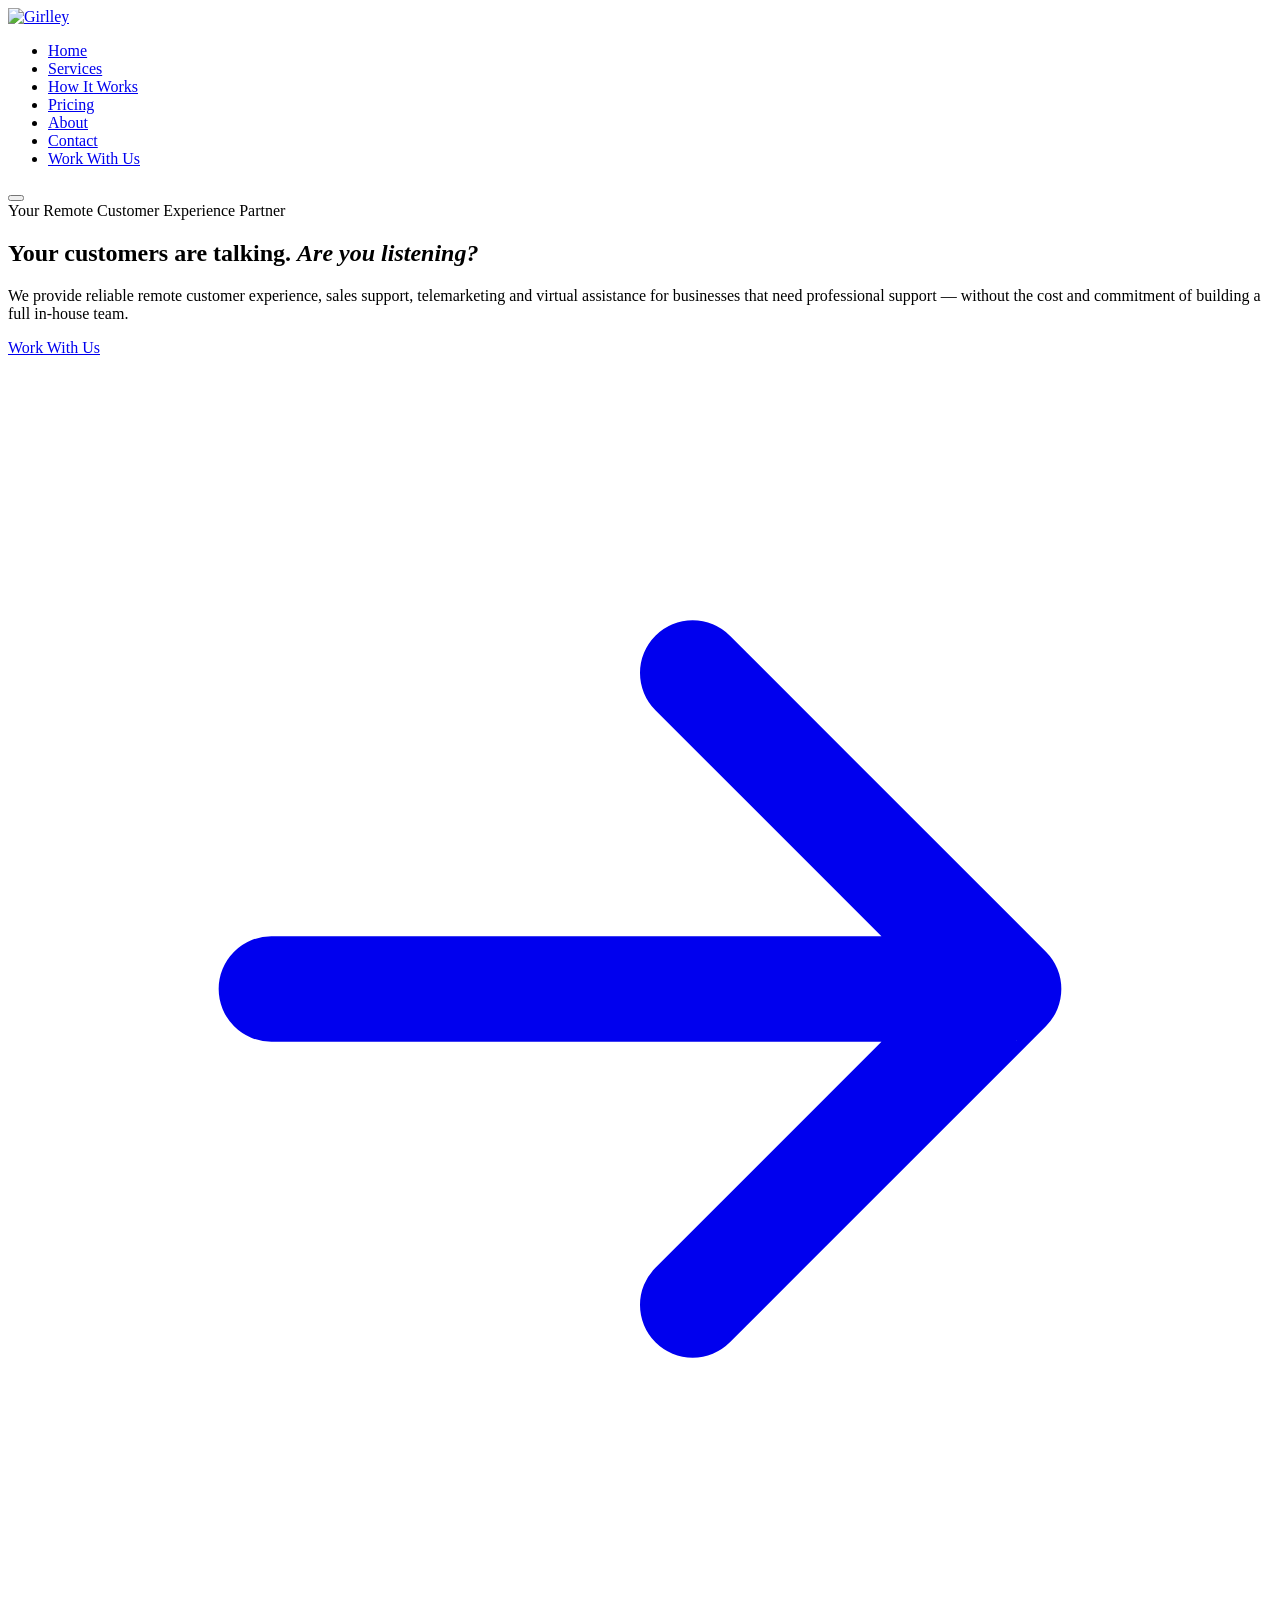
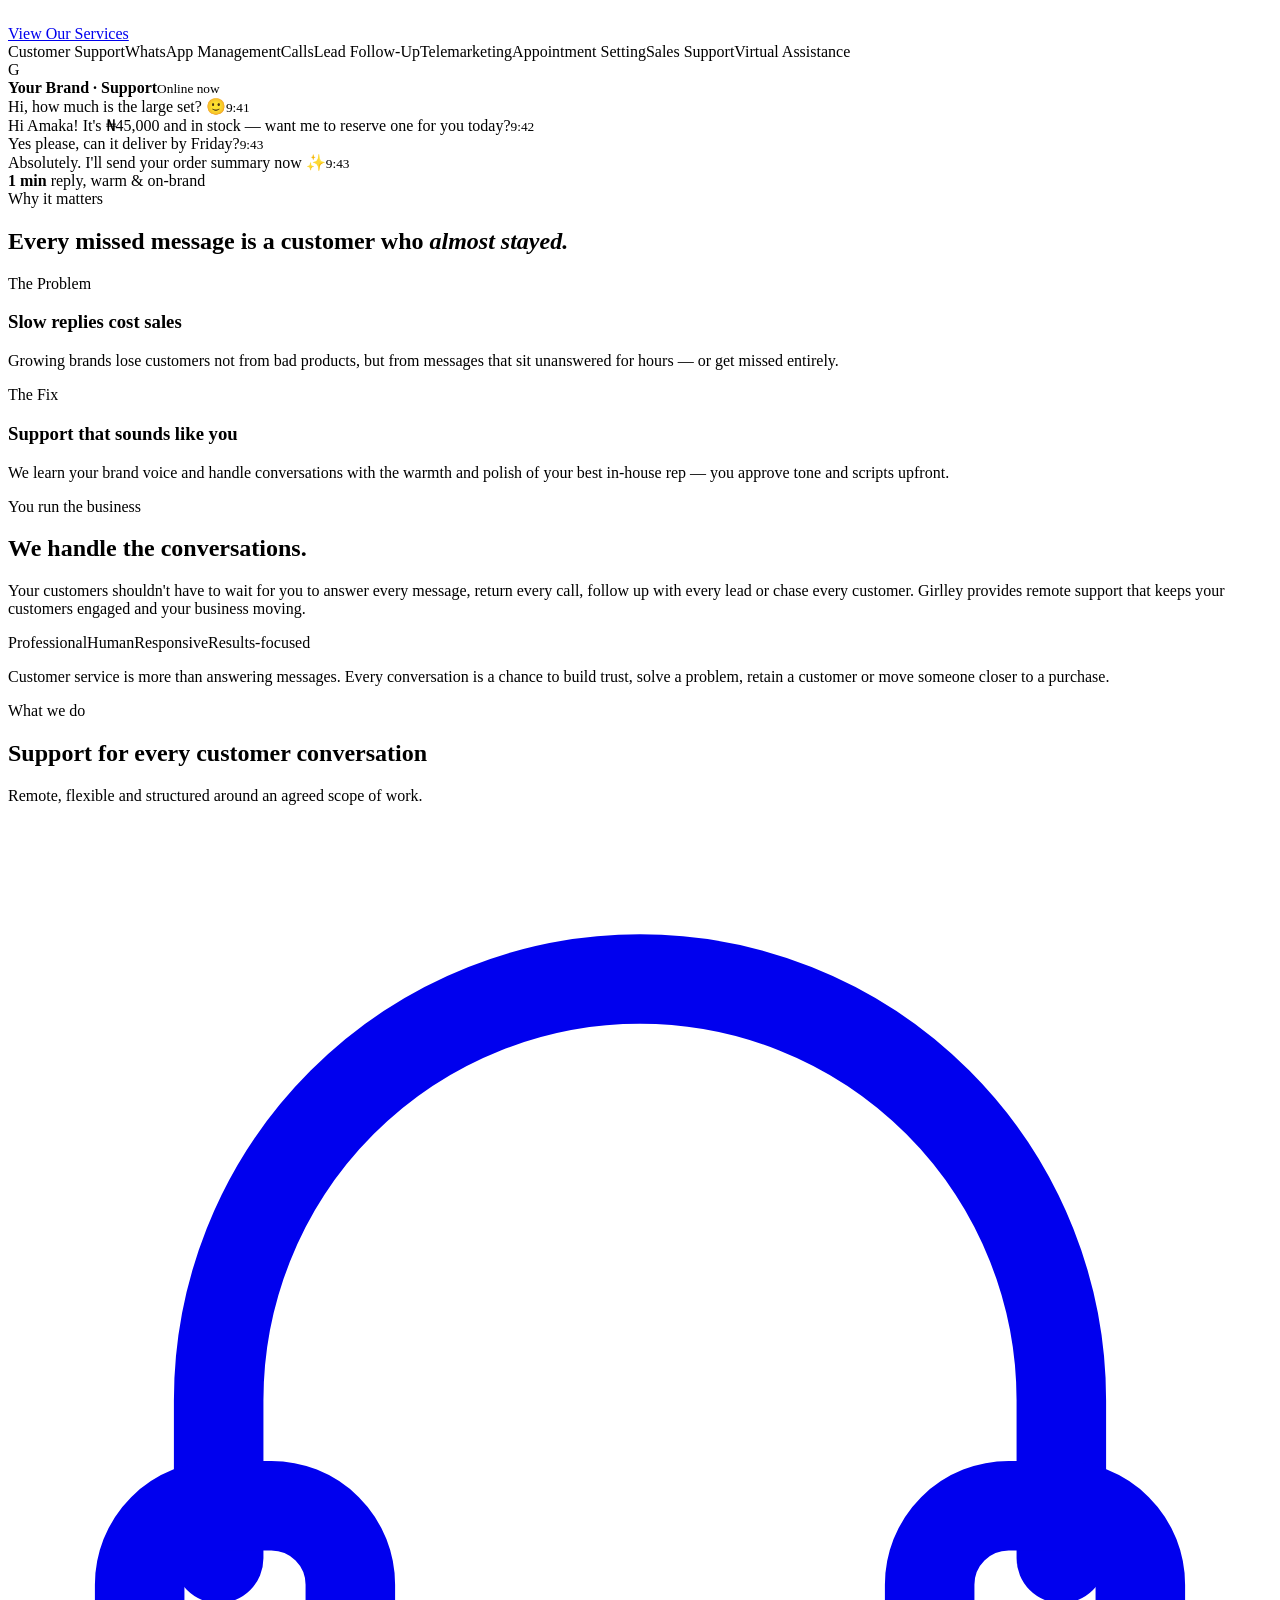
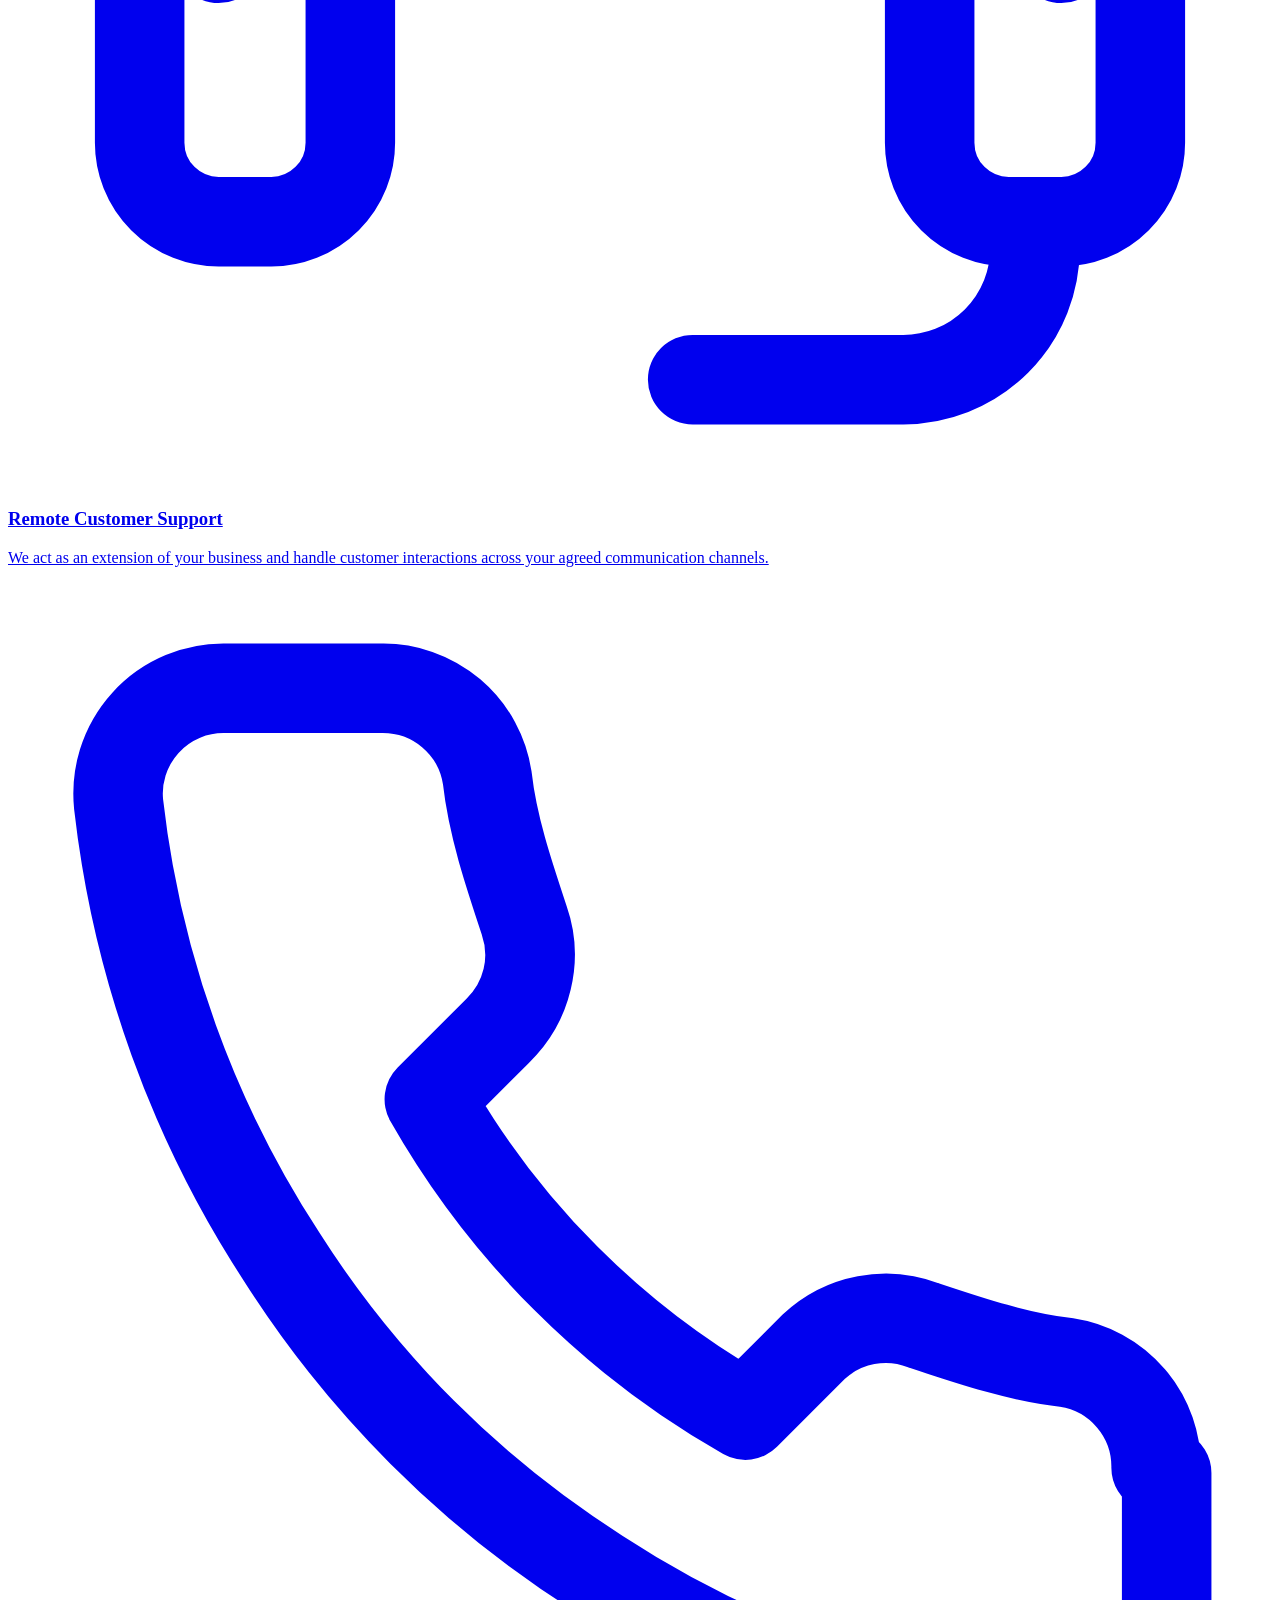
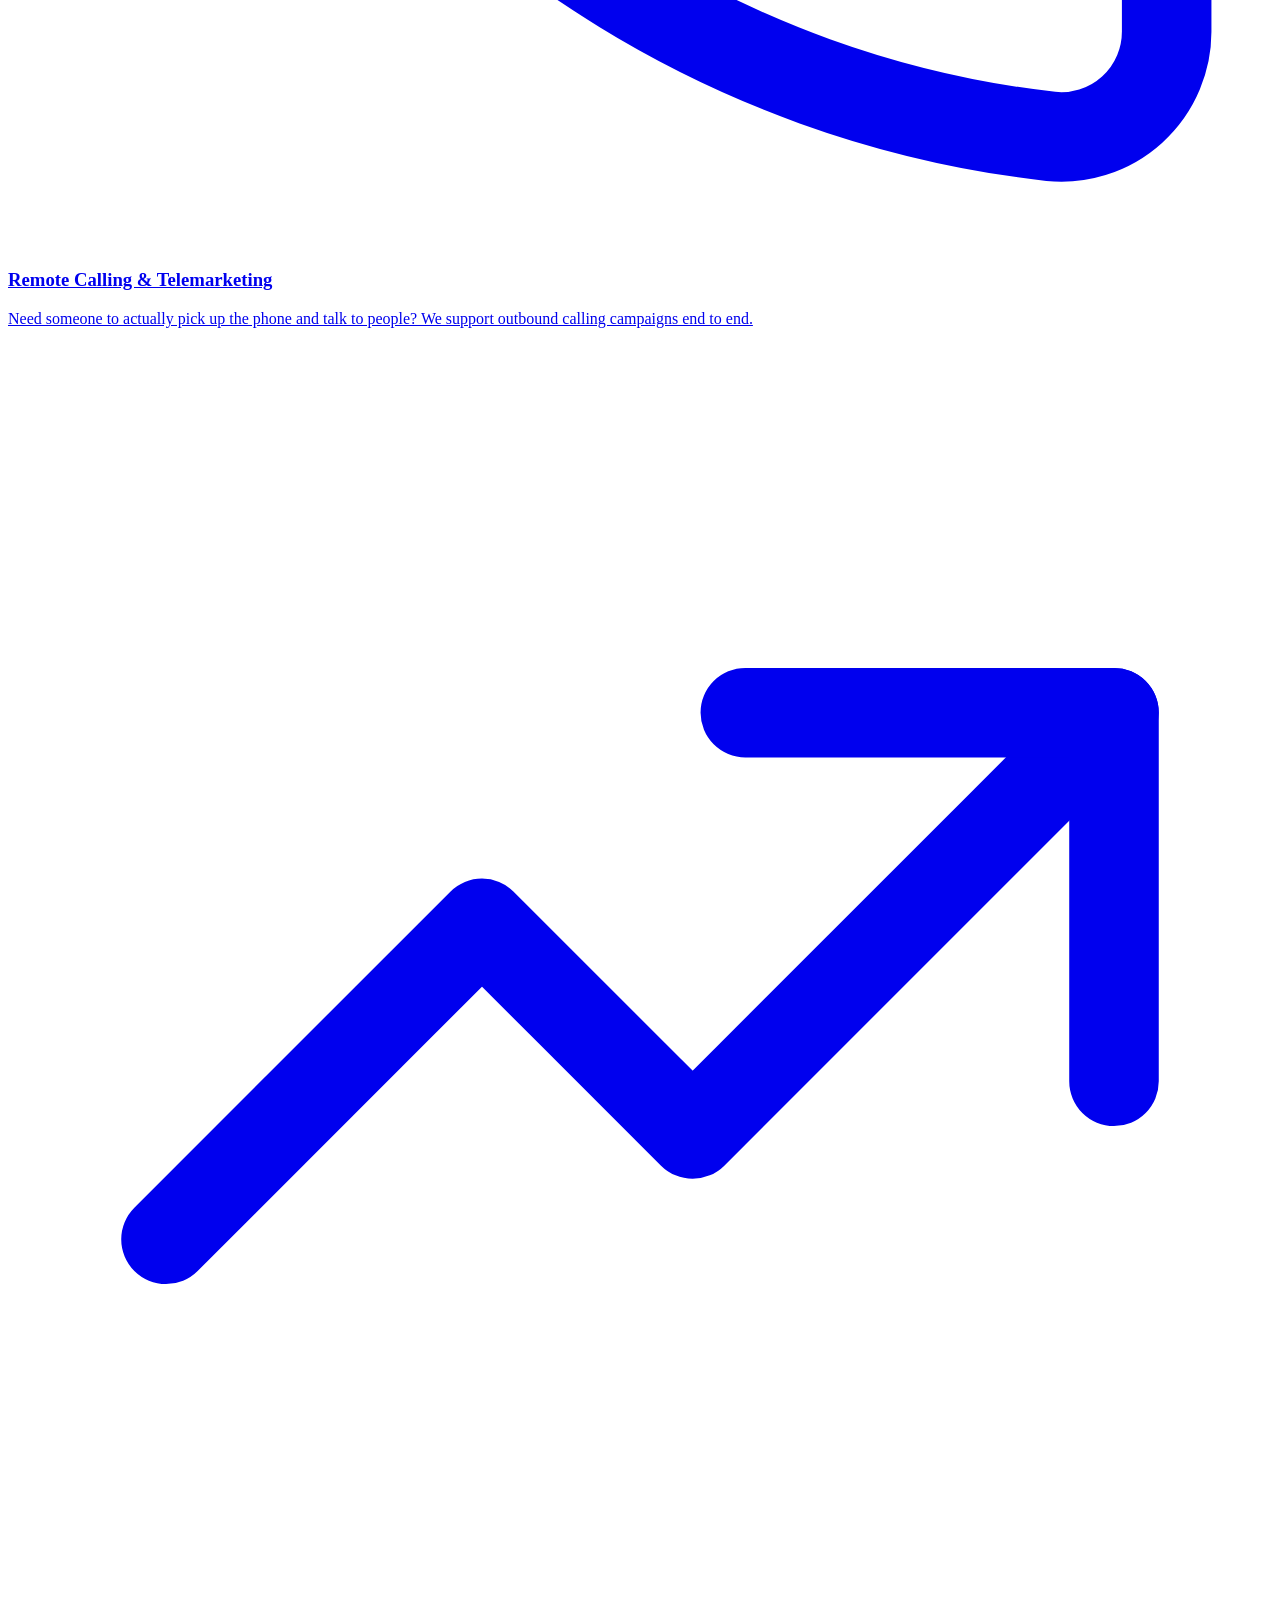
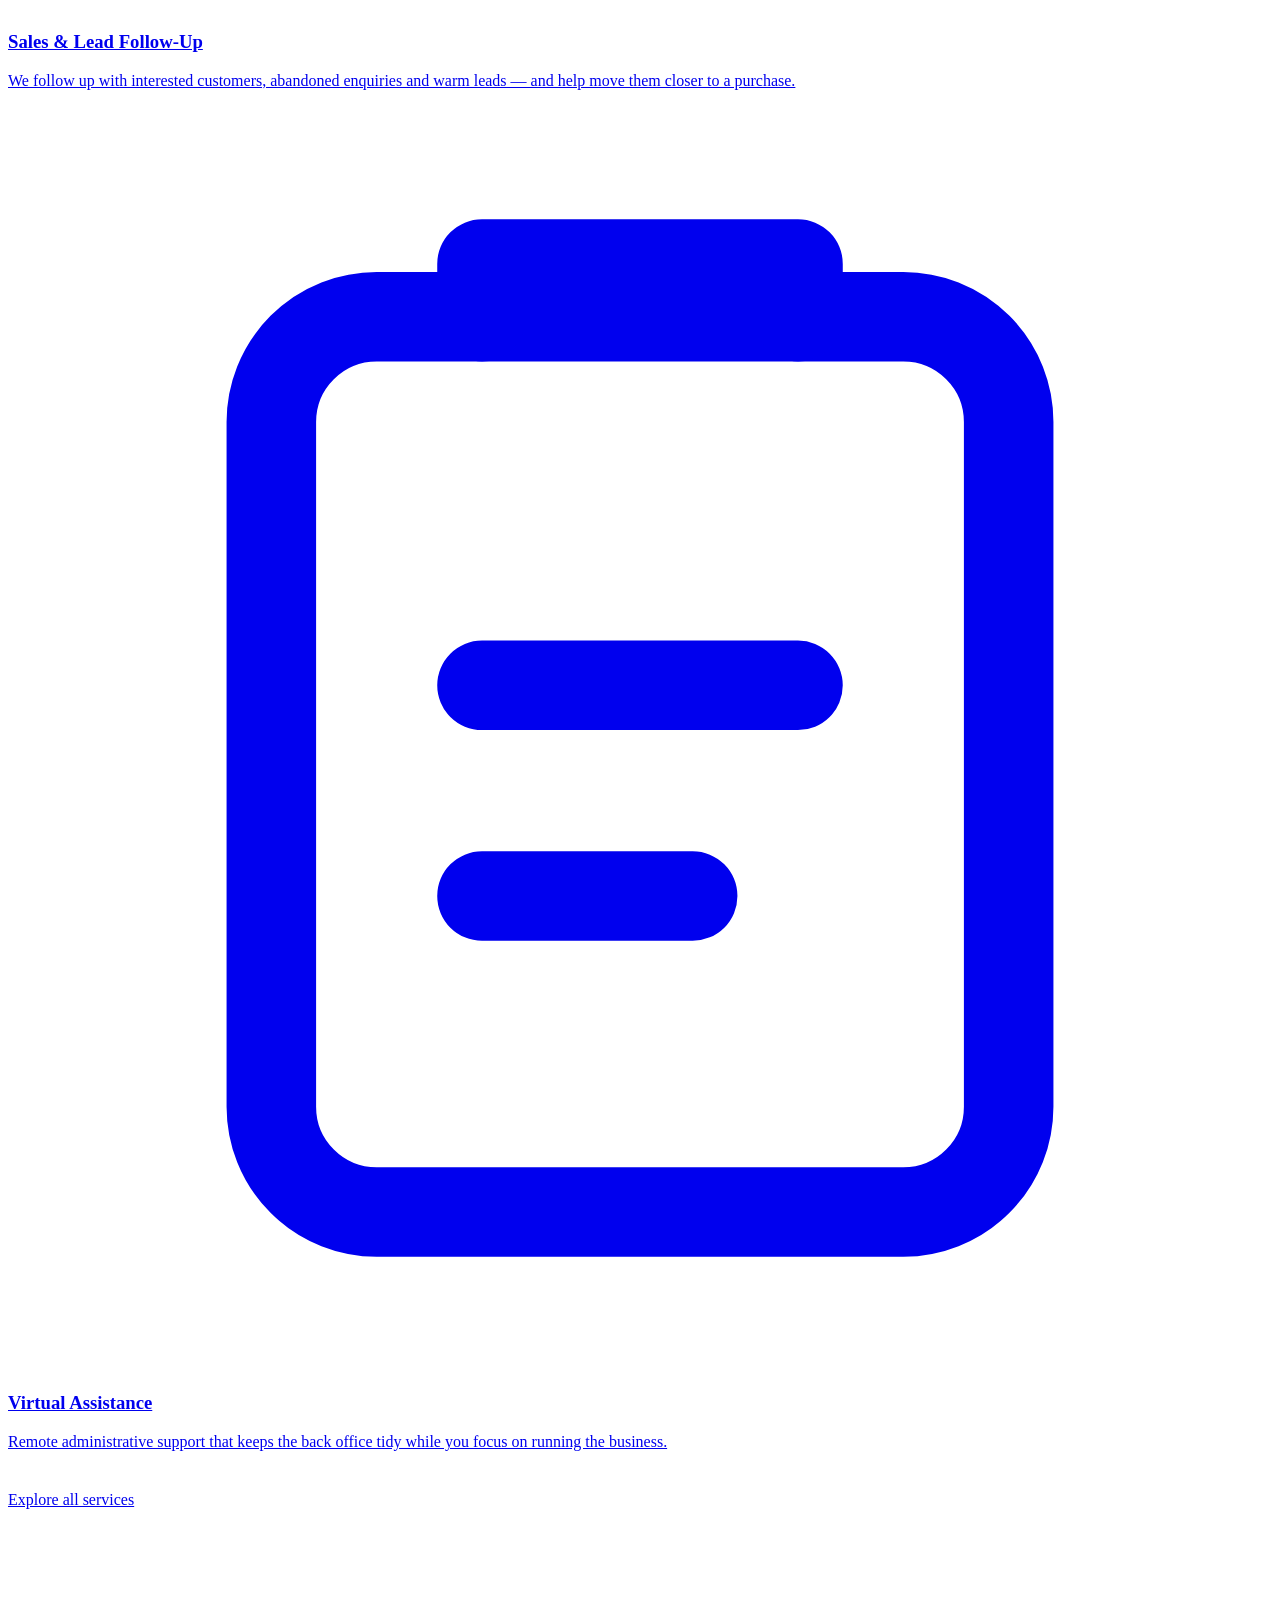
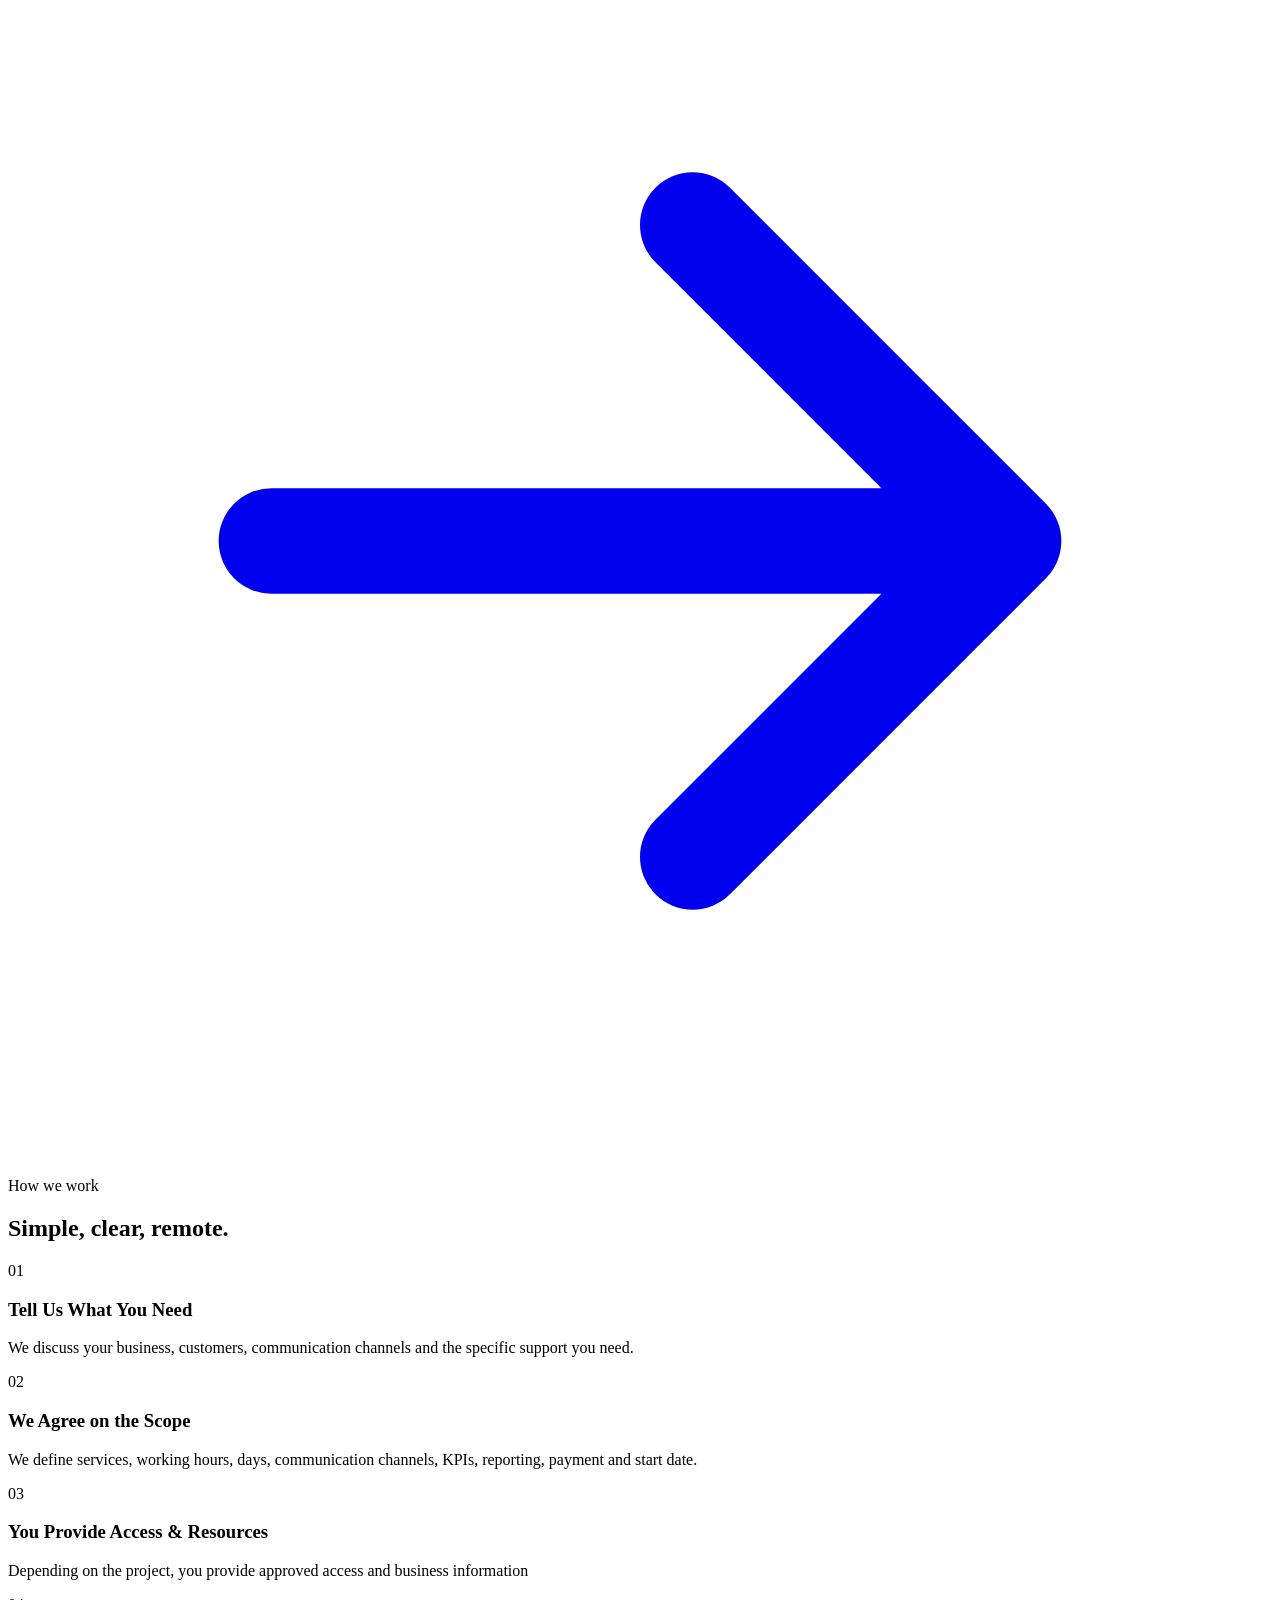
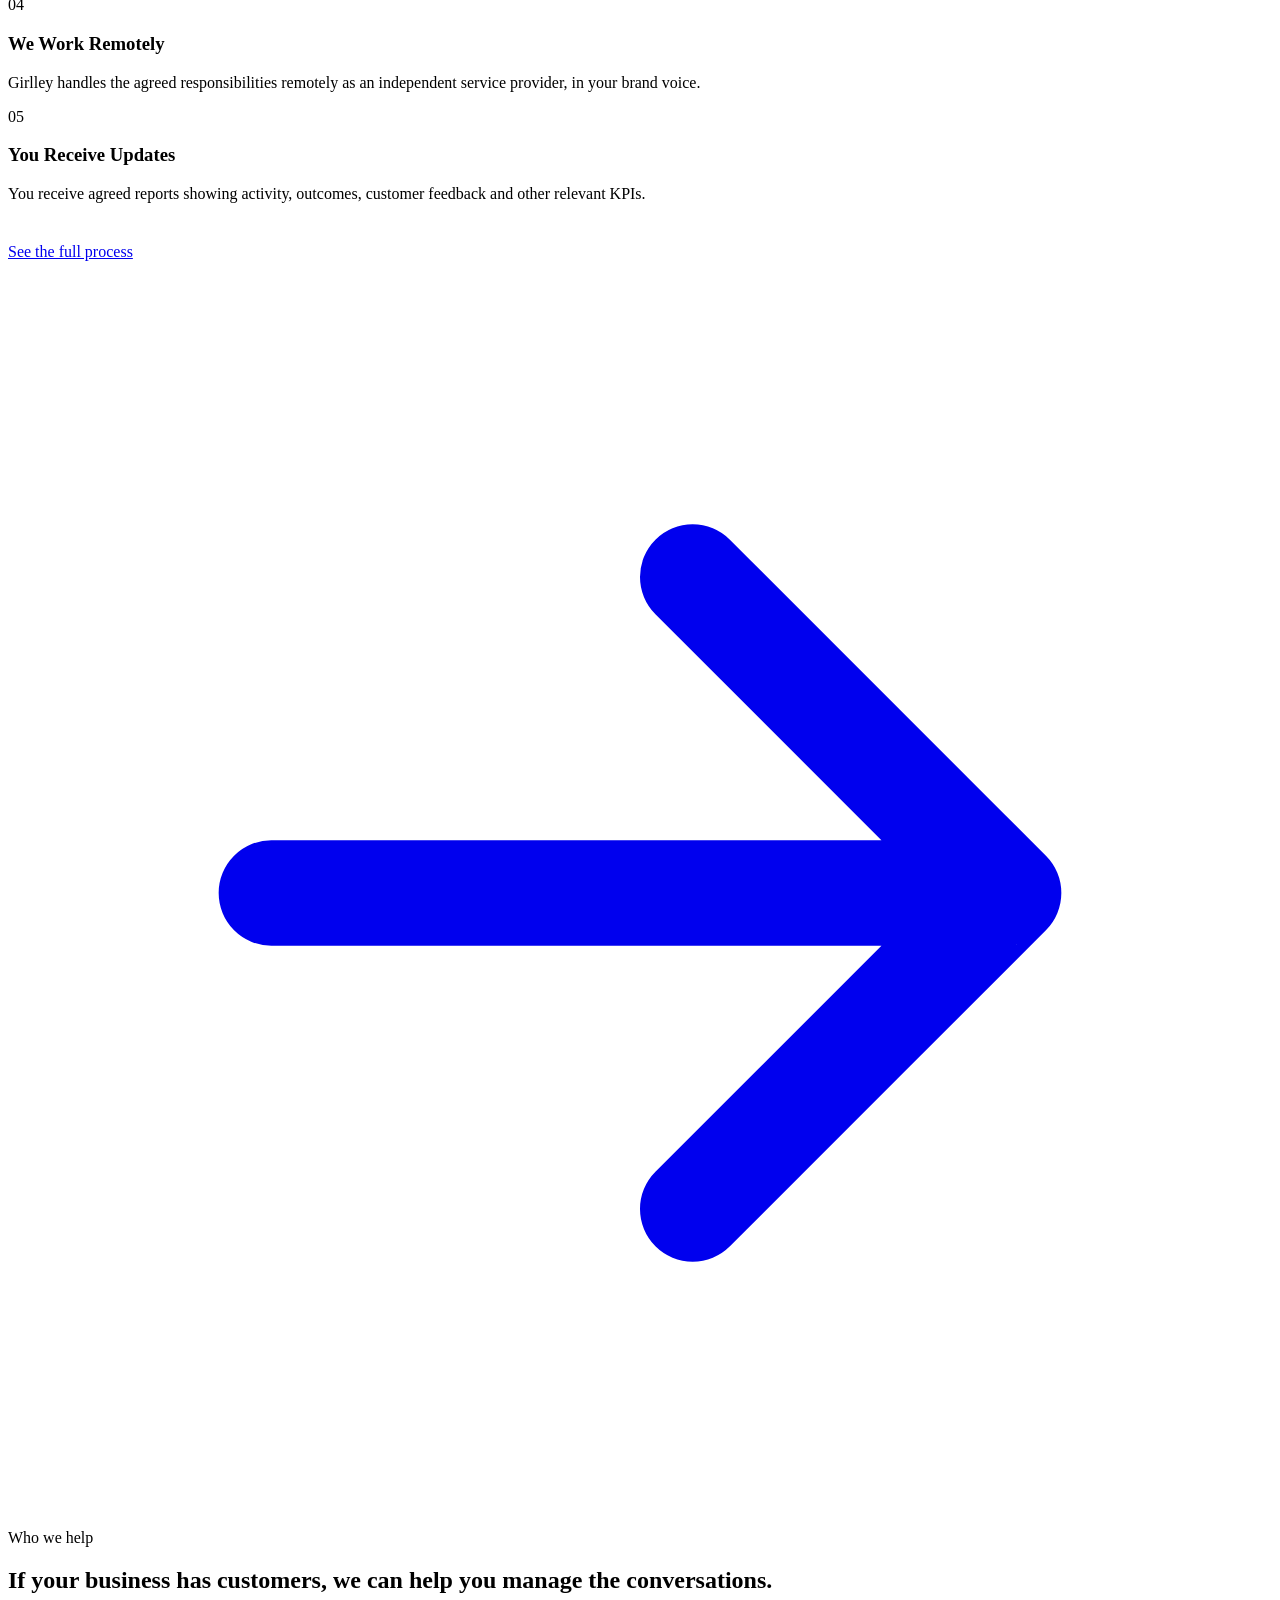
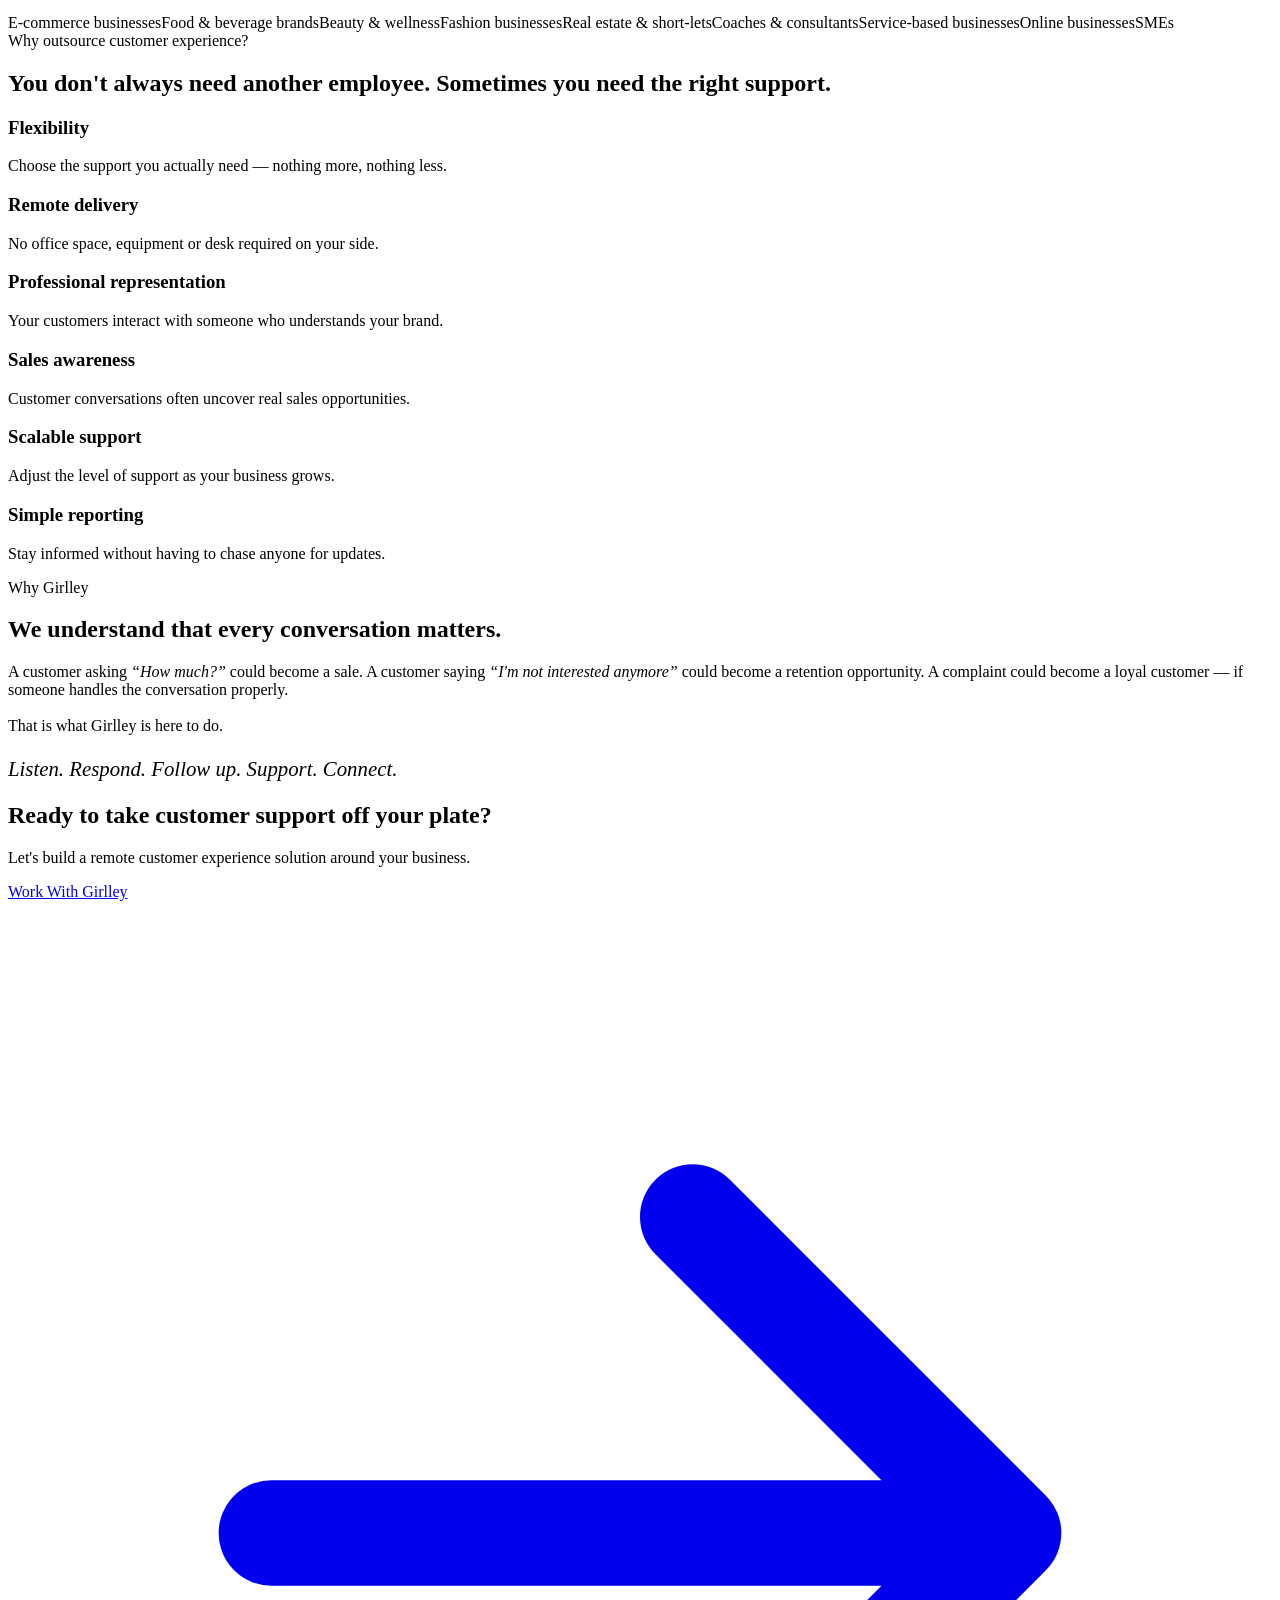
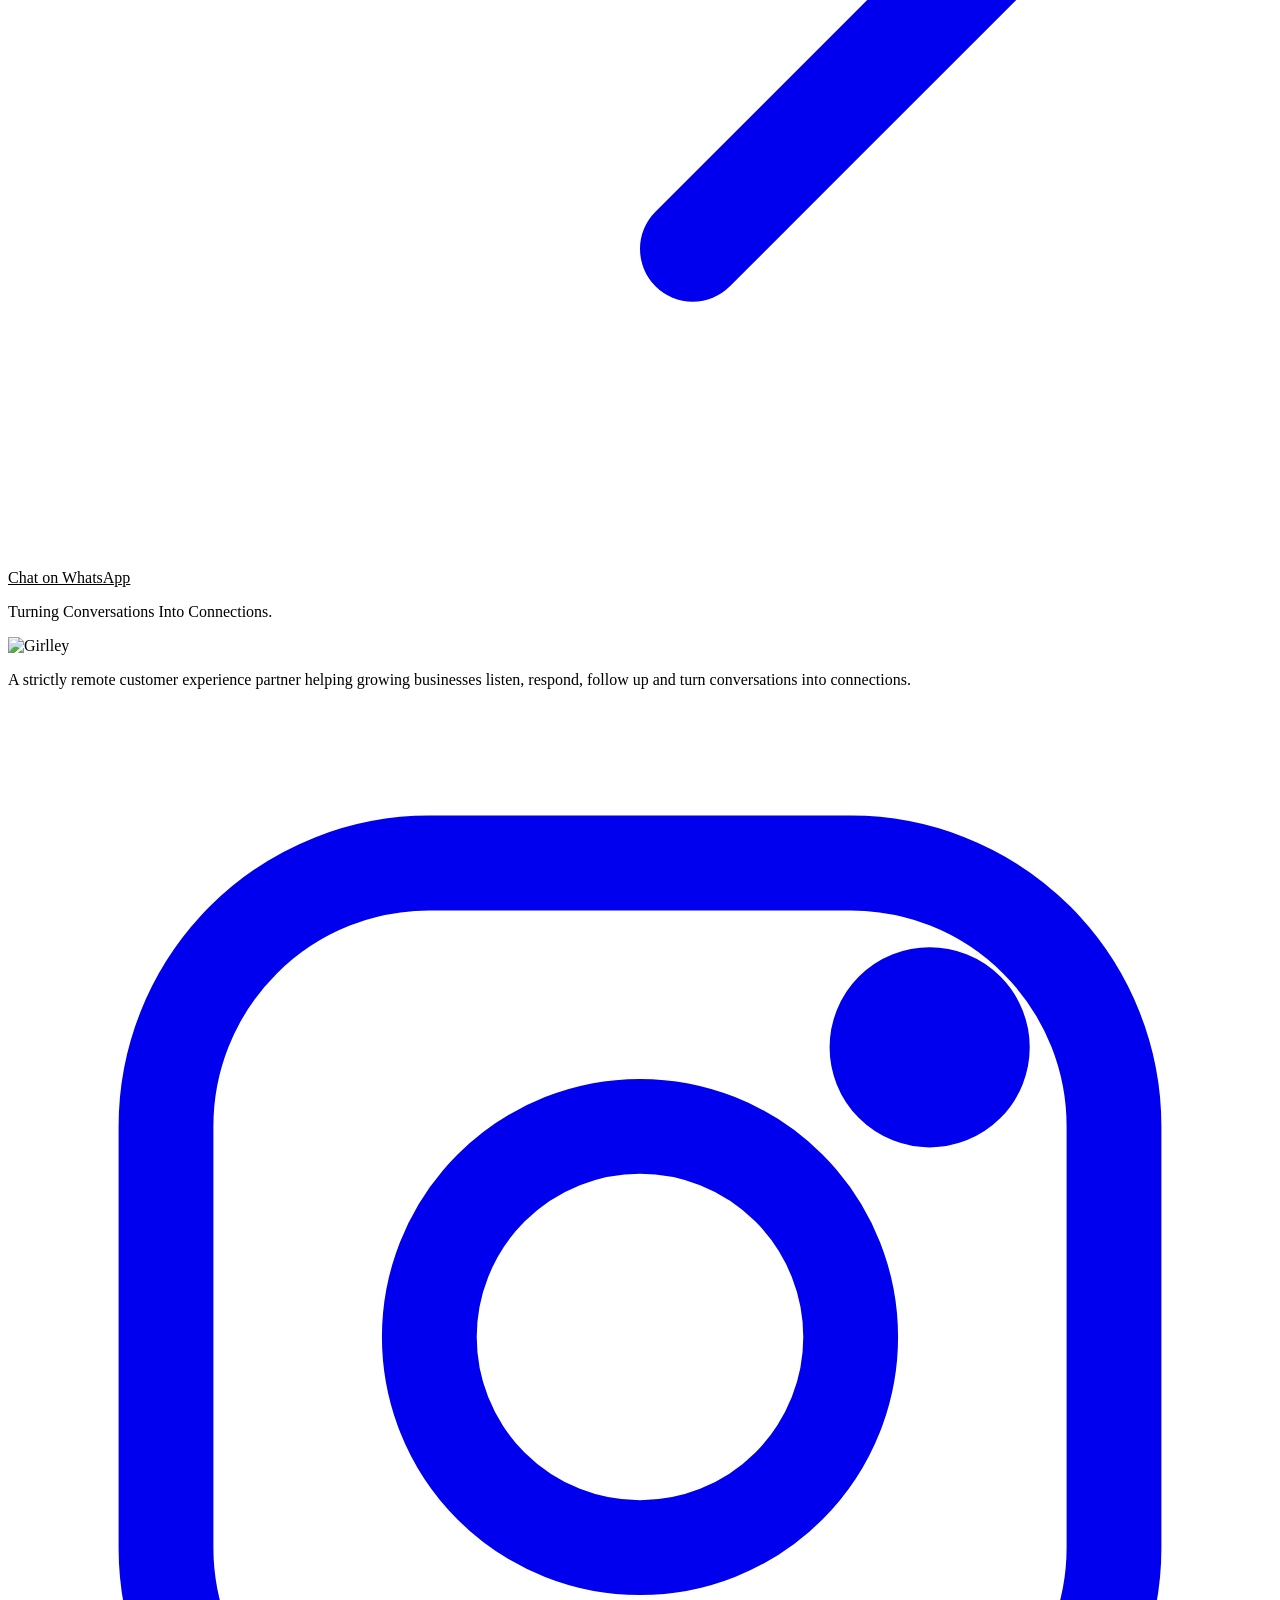
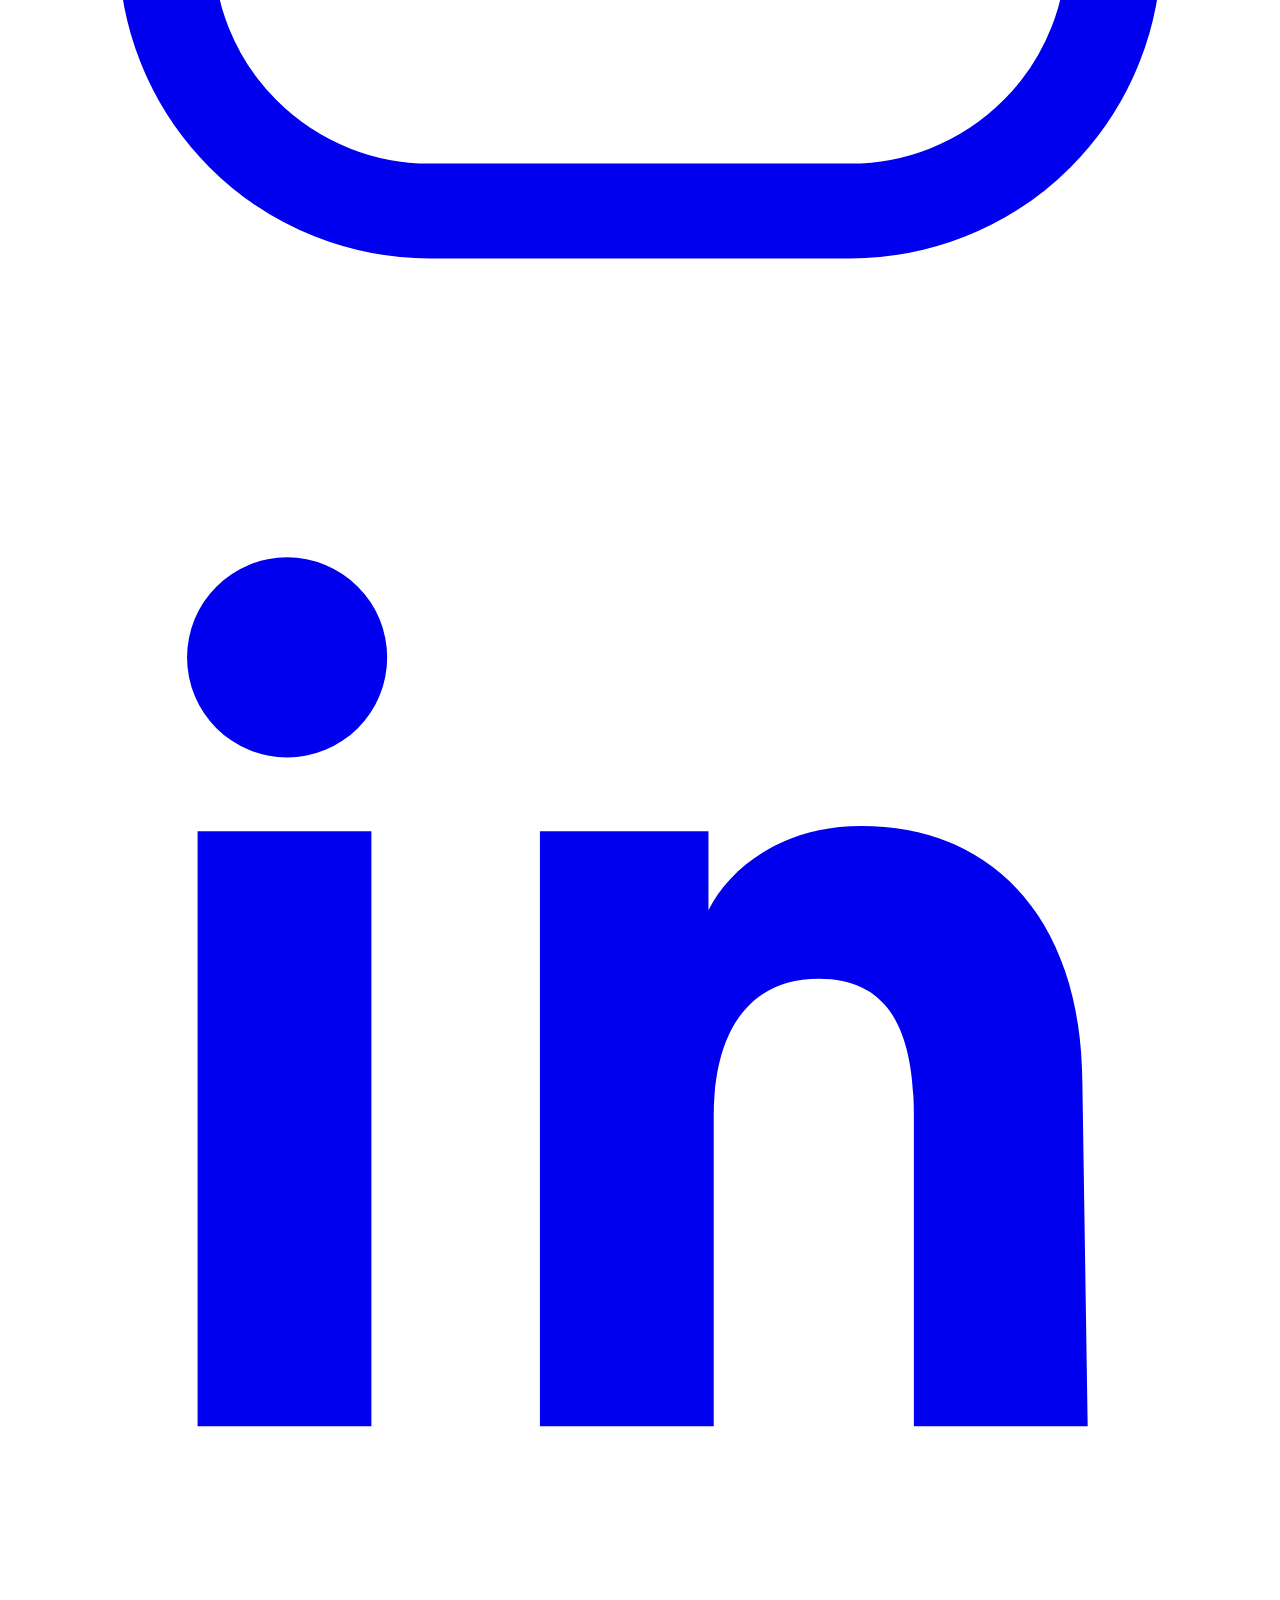
==== index.html @ e6e14542 "Add files via upload" ====
<!doctype html>
<html lang="en">
<head>
<meta charset="utf-8">
<meta name="viewport" content="width=device-width, initial-scale=1">
<title>Girlley CX — Remote Customer Experience Partner</title>
<meta name="description" content="Girlley Customer Experience helps growing businesses manage customer conversations, WhatsApp support, calls, lead follow-up, telemarketing and virtual assistance — remotely.">
<meta name="theme-color" content="#0B4A5E">
<meta property="og:title" content="Girlley CX — Remote Customer Experience Partner">
<meta property="og:description" content="Girlley Customer Experience helps growing businesses manage customer conversations, WhatsApp support, calls, lead follow-up, telemarketing and virtual assistance — remotely.">
<meta property="og:type" content="website">
<meta property="og:image" content="assets/logo.png">
<link rel="icon" type="image/png" href="assets/favicon.png">
<link rel="apple-touch-icon" href="assets/favicon.png">
<link rel="preconnect" href="https://fonts.googleapis.com">
<link rel="preconnect" href="https://fonts.gstatic.com" crossorigin>
<link href="https://fonts.googleapis.com/css2?family=Fraunces:ital,opsz,wght@0,9..144,400;0,9..144,500;0,9..144,600;1,9..144,400;1,9..144,500&family=Work+Sans:wght@400;500;600&display=swap" rel="stylesheet">
<link rel="stylesheet" href="assets/styles.css">
</head>
<body>
<header class="site-header">
  <div class="container nav">
    <a href="index.html" class="brand" aria-label="Girlley Customer Experience home"><img src="assets/logo.png" alt="Girlley" width="126" height="30"></a>
    <ul class="nav-links">
      <li><a href="index.html" class="active">Home</a></li><li><a href="services.html">Services</a></li><li><a href="how-it-works.html">How It Works</a></li><li><a href="pricing.html">Pricing</a></li><li><a href="about.html">About</a></li><li><a href="contact.html">Contact</a></li>
      <li><a href="contact.html" class="btn btn-primary nav-cta">Work With Us</a></li>
    </ul>
    <button class="menu-toggle" aria-label="Open menu" aria-expanded="false"><span></span><span></span><span></span></button>
  </div>
</header>
<main>

<section class="hero"><div class="container hero-grid">
  <div>
    <span class="eyebrow">Your Remote Customer Experience Partner</span>
    <h1>Your customers are talking. <em>Are you listening?</em></h1>
    <p class="lead">We provide reliable remote customer experience, sales support, telemarketing and virtual assistance for businesses that need professional support — without the cost and commitment of building a full in-house team.</p>
    <div class="btn-row"><a href="contact.html" class="btn btn-primary">Work With Us <svg viewBox="0 0 24 24" fill="none" stroke="currentColor" stroke-width="2" stroke-linecap="round" stroke-linejoin="round" aria-hidden="true"><path d="M5 12h14M13 6l6 6-6 6"/></svg></a><a href="services.html" class="btn btn-outline">View Our Services</a></div>
    <div class="service-strip"><span>Customer Support</span><span>WhatsApp Management</span><span>Calls</span><span>Lead Follow-Up</span><span>Telemarketing</span><span>Appointment Setting</span><span>Sales Support</span><span>Virtual Assistance</span></div>
  </div>
  <div style="position:relative">
    <div class="chat-card" aria-hidden="true">
      <div class="chat-head"><div class="chat-avatar">G</div><div><strong>Your Brand · Support</strong><small>Online now</small></div></div>
      <div class="bubble in">Hi, how much is the large set? 🙂<small>9:41</small></div>
      <div class="bubble out">Hi Amaka! It's ₦45,000 and in stock — want me to reserve one for you today?<small>9:42</small></div>
      <div class="bubble in">Yes please, can it deliver by Friday?<small>9:43</small></div>
      <div class="bubble out">Absolutely. I'll send your order summary now ✨<small>9:43</small></div>
    </div>
    <div class="chat-badge"><b>1 min</b> reply, warm &amp; on-brand</div>
  </div>
</div></section>

<section class="bg-white"><div class="container">
  <div class="section-head reveal">
    <span class="eyebrow">Why it matters</span>
    <h2>Every missed message is a customer who <em class="accent">almost stayed.</em></h2>
  </div>
  <div class="pf reveal">
    <div class="pf-card"><span class="tag">The Problem</span><h3>Slow replies cost sales</h3><p>Growing brands lose customers not from bad products, but from messages that sit unanswered for hours — or get missed entirely.</p></div>
    <div class="pf-card"><span class="tag">The Fix</span><h3>Support that sounds like you</h3><p>We learn your brand voice and handle conversations with the warmth and polish of your best in-house rep — you approve tone and scripts upfront.</p></div>
  </div>
</div></section>

<section><div class="container split">
  <div class="reveal">
    <span class="eyebrow">You run the business</span>
    <h2>We handle the conversations.</h2>
    <p class="lead" style="margin-top:20px">Your customers shouldn't have to wait for you to answer every message, return every call, follow up with every lead or chase every customer. Girlley provides remote support that keeps your customers engaged and your business moving.</p>
    <div class="values"><span>Professional</span><span>Human</span><span>Responsive</span><span>Results-focused</span></div>
  </div>
  <div class="reveal">
    <p class="pullquote">Customer service is more than answering messages. Every conversation is a chance to build trust, solve a problem, retain a customer or move someone closer to a purchase.</p>
  </div>
</div></section>

<section class="bg-blush"><div class="container">
  <div class="section-head center reveal"><span class="eyebrow">What we do</span><h2>Support for every customer conversation</h2><p class="lead">Remote, flexible and structured around an agreed scope of work.</p></div>
  <div class="grid grid-4">
  <a href="services.html#support" class="card reveal"><div class="icon"><svg viewBox="0 0 24 24" fill="none" stroke="currentColor" stroke-width="1.7" stroke-linecap="round" stroke-linejoin="round" aria-hidden="true"><path d="M4 14v-3a8 8 0 0 1 16 0v3"/><rect x="2.5" y="13" width="4" height="6" rx="1.5"/><rect x="17.5" y="13" width="4" height="6" rx="1.5"/><path d="M19.5 19v.5a2.5 2.5 0 0 1-2.5 2.5h-4"/></svg></div><h3>Remote Customer Support</h3><p>We act as an extension of your business and handle customer interactions across your agreed communication channels.</p></a><a href="services.html#calling" class="card reveal"><div class="icon"><svg viewBox="0 0 24 24" fill="none" stroke="currentColor" stroke-width="1.7" stroke-linecap="round" stroke-linejoin="round" aria-hidden="true"><path d="M22 16.9v3a2 2 0 0 1-2.2 2 19.8 19.8 0 0 1-8.6-3.1 19.5 19.5 0 0 1-6-6A19.8 19.8 0 0 1 2.1 4.2 2 2 0 0 1 4.1 2h3a2 2 0 0 1 2 1.7c.1.9.4 1.8.7 2.7a2 2 0 0 1-.5 2.1L8 9.8a16 16 0 0 0 6 6l1.3-1.3a2 2 0 0 1 2.1-.4c.9.3 1.8.6 2.7.7a2 2 0 0 1 1.7 2z"/></svg></div><h3>Remote Calling &amp; Telemarketing</h3><p>Need someone to actually pick up the phone and talk to people? We support outbound calling campaigns end to end.</p></a><a href="services.html#sales" class="card reveal"><div class="icon"><svg viewBox="0 0 24 24" fill="none" stroke="currentColor" stroke-width="1.7" stroke-linecap="round" stroke-linejoin="round" aria-hidden="true"><path d="M3 17l6-6 4 4 8-8"/><path d="M14 7h7v7"/></svg></div><h3>Sales &amp; Lead Follow-Up</h3><p>We follow up with interested customers, abandoned enquiries and warm leads — and help move them closer to a purchase.</p></a><a href="services.html#va" class="card reveal"><div class="icon"><svg viewBox="0 0 24 24" fill="none" stroke="currentColor" stroke-width="1.7" stroke-linecap="round" stroke-linejoin="round" aria-hidden="true"><rect x="5" y="4" width="14" height="17" rx="2"/><path d="M9 4V3h6v1"/><path d="M9 11h6M9 15h4"/></svg></div><h3>Virtual Assistance</h3><p>Remote administrative support that keeps the back office tidy while you focus on running the business.</p></a>
  </div>
  <div class="center" style="margin-top:40px"><a href="services.html" class="btn btn-outline">Explore all services <svg viewBox="0 0 24 24" fill="none" stroke="currentColor" stroke-width="2" stroke-linecap="round" stroke-linejoin="round" aria-hidden="true"><path d="M5 12h14M13 6l6 6-6 6"/></svg></a></div>
</div></section>

<section><div class="container">
  <div class="section-head center reveal"><span class="eyebrow">How we work</span><h2>Simple, clear, remote.</h2></div>
  <div class="steps">
  <div class="step reveal"><span class="n">01</span><h3>Tell Us What You Need</h3><p>We discuss your business, customers, communication channels and the specific support you need.</p></div><div class="step reveal"><span class="n">02</span><h3>We Agree on the Scope</h3><p>We define services, working hours, days, communication channels, KPIs, reporting, payment and start date.</p></div><div class="step reveal"><span class="n">03</span><h3>You Provide Access &amp; Resources</h3><p>Depending on the project, you provide approved access and business information</p></div><div class="step reveal"><span class="n">04</span><h3>We Work Remotely</h3><p>Girlley handles the agreed responsibilities remotely as an independent service provider, in your brand voice.</p></div><div class="step reveal"><span class="n">05</span><h3>You Receive Updates</h3><p>You receive agreed reports showing activity, outcomes, customer feedback and other relevant KPIs.</p></div>
  </div>
  <div class="center" style="margin-top:40px"><a href="how-it-works.html" class="btn btn-outline">See the full process <svg viewBox="0 0 24 24" fill="none" stroke="currentColor" stroke-width="2" stroke-linecap="round" stroke-linejoin="round" aria-hidden="true"><path d="M5 12h14M13 6l6 6-6 6"/></svg></a></div>
</div></section>

<section class="bg-white"><div class="container">
  <div class="section-head center reveal"><span class="eyebrow">Who we help</span><h2>If your business has customers, we can help you manage the conversations.</h2></div>
  <div class="chips reveal"><span>E-commerce businesses</span><span>Food &amp; beverage brands</span><span>Beauty &amp; wellness</span><span>Fashion businesses</span><span>Real estate &amp; short-lets</span><span>Coaches &amp; consultants</span><span>Service-based businesses</span><span>Online businesses</span><span>SMEs</span></div>
</div></section>

<section><div class="container">
  <div class="section-head reveal"><span class="eyebrow">Why outsource customer experience?</span><h2>You don't always need another employee. Sometimes you need the right support.</h2></div>
  <div class="grid grid-3">
  <div class="benefit reveal"><h3>Flexibility</h3><p>Choose the support you actually need — nothing more, nothing less.</p></div><div class="benefit reveal"><h3>Remote delivery</h3><p>No office space, equipment or desk required on your side.</p></div><div class="benefit reveal"><h3>Professional representation</h3><p>Your customers interact with someone who understands your brand.</p></div><div class="benefit reveal"><h3>Sales awareness</h3><p>Customer conversations often uncover real sales opportunities.</p></div><div class="benefit reveal"><h3>Scalable support</h3><p>Adjust the level of support as your business grows.</p></div><div class="benefit reveal"><h3>Simple reporting</h3><p>Stay informed without having to chase anyone for updates.</p></div>
  </div>
</div></section>

<section class="bg-teal"><div class="container split">
  <div class="reveal">
    <span class="eyebrow">Why Girlley</span>
    <h2>We understand that every conversation matters.</h2>
  </div>
  <div class="reveal">
    <p>A customer asking <em>“How much?”</em> could become a sale. A customer saying <em>“I'm not interested anymore”</em> could become a retention opportunity. A complaint could become a loyal customer — if someone handles the conversation properly.</p>
    <p style="margin-top:18px">That is what Girlley is here to do.</p>
    <p style="margin-top:22px;font-family:var(--serif);font-size:1.3rem;color:var(--gold);font-style:italic">Listen. Respond. Follow up. Support. Connect.</p>
  </div>
</div></section>

<section><div class="container"><div class="cta-band reveal">
<h2>Ready to take customer support off your plate?</h2><p>Let's build a remote customer experience solution around your business.</p>
<div class="btn-row" style="justify-content:center"><a href="contact.html" class="btn btn-light">Work With Girlley <svg viewBox="0 0 24 24" fill="none" stroke="currentColor" stroke-width="2" stroke-linecap="round" stroke-linejoin="round" aria-hidden="true"><path d="M5 12h14M13 6l6 6-6 6"/></svg></a><a href="https://wa.me/2348161705601?text=Hello%20Girlley%20CX%2C%20I%27d%20like%20to%20learn%20more%20about%20your%20services." target="_blank" rel="noopener" class="btn btn-outline" style="border-color:rgba(251,247,242,.5);color:var(--cream)">Chat on WhatsApp</a></div>
<p class="tagline">Turning Conversations Into Connections.</p>
</div></div></section>

</main>
<footer class="site-footer">
  <div class="container">
    <div class="footer-grid">
      <div>
        <img src="assets/logo-light.png" alt="Girlley" width="126" height="30">
        <p>A strictly remote customer experience partner helping growing businesses listen, respond, follow up and turn conversations into connections.</p>
        <div class="socials">
          <a href="https://www.instagram.com/girlley_cx" target="_blank" rel="noopener" aria-label="Instagram"><svg viewBox="0 0 24 24" fill="none" stroke="currentColor" stroke-width="1.8" aria-hidden="true"><rect x="3" y="3" width="18" height="18" rx="5"/><circle cx="12" cy="12" r="4"/><circle cx="17.5" cy="6.5" r="1" fill="currentColor"/></svg></a>
          <a href="https://www.linkedin.com/in/joy-ovedje-bb84bb2b6" target="_blank" rel="noopener" aria-label="LinkedIn"><svg viewBox="0 0 24 24" fill="currentColor" aria-hidden="true"><path d="M6.9 8.7H3.6V20h3.3V8.7zM5.3 3.5a1.9 1.9 0 1 0 0 3.8 1.9 1.9 0 0 0 0-3.8zM20.4 13.5c0-3-1.6-4.9-4.2-4.9-1.5 0-2.5.8-2.9 1.6V8.7h-3.2V20h3.3v-5.9c0-1.5.6-2.6 2-2.6s1.8 1.1 1.8 2.6V20h3.3l-.1-6.5z"/></svg></a>
          <a href="mailto:Joyovedje6055@gmail.com" aria-label="Email"><svg viewBox="0 0 24 24" fill="none" stroke="currentColor" stroke-width="1.7" stroke-linecap="round" stroke-linejoin="round" aria-hidden="true"><rect x="3" y="5" width="18" height="14" rx="2"/><path d="m3 7 9 6 9-6"/></svg></a>
        </div>
      </div>
      <div>
        <h4>Explore</h4>
        <ul><li><a href="services.html">Services</a></li><li><a href="how-it-works.html">How It Works</a></li><li><a href="pricing.html">Pricing</a></li><li><a href="about.html">About Joy</a></li></ul>
      </div>
      <div>
        <h4>Services</h4>
        <ul><li><a href="services.html#support">Customer Support</a></li><li><a href="services.html#calling">Calling &amp; Telemarketing</a></li><li><a href="services.html#sales">Sales &amp; Lead Follow-Up</a></li><li><a href="services.html#va">Virtual Assistance</a></li></ul>
      </div>
      <div>
        <h4>Talk to us</h4>
        <ul><li><a href="https://wa.me/2348161705601?text=Hello%20Girlley%20CX%2C%20I%27d%20like%20to%20learn%20more%20about%20your%20services." target="_blank" rel="noopener">WhatsApp</a></li><li><a href="tel:+2348161705601">+234 816 170 5601</a></li><li><a href="mailto:Joyovedje6055@gmail.com">Joyovedje6055@gmail.com</a></li><li><a href="contact.html">Enquiry form</a></li></ul>
      </div>
    </div>
    <div class="footer-bottom">
      <span>&copy; <span data-year>2026</span> Girlley Customer Experience. Independent remote service provider.</span>
      <em>Turning Conversations Into Connections.</em>
    </div>
  </div>
</footer>
<div class="wa-float">
  <span class="wa-label">Chat with Girlley 👋</span>
  <a class="wa-btn" href="https://wa.me/2348161705601?text=Hello%20Girlley%20CX%2C%20I%27d%20like%20to%20learn%20more%20about%20your%20services." target="_blank" rel="noopener" aria-label="Chat with Girlley on WhatsApp"><svg viewBox="0 0 32 32" aria-hidden="true"><path d="M16 3C8.8 3 3 8.7 3 15.8c0 2.5.7 4.9 2 7L3 29l6.4-2c2 1.1 4.3 1.7 6.6 1.7 7.2 0 13-5.7 13-12.8S23.2 3 16 3zm0 23.4c-2.1 0-4.1-.6-5.9-1.6l-.4-.3-3.8 1.2 1.2-3.7-.3-.4a10.4 10.4 0 0 1-1.7-5.7C5.1 10 10 5.2 16 5.2S26.9 10 26.9 15.8 22 26.4 16 26.4zm6-7.8c-.3-.2-1.9-.9-2.2-1-.3-.1-.5-.2-.7.2l-1 1.2c-.2.2-.4.2-.7.1a8.8 8.8 0 0 1-4.4-3.8c-.3-.6.3-.5.9-1.7.1-.2 0-.4 0-.5l-1-2.4c-.3-.6-.5-.5-.7-.5h-.6c-.2 0-.6.1-.9.4-.3.3-1.1 1.1-1.1 2.7s1.2 3.2 1.3 3.4c.2.2 2.3 3.5 5.6 4.9 2.1.9 2.9 1 4 .8.6-.1 1.9-.8 2.2-1.5.3-.8.3-1.4.2-1.5-.1-.2-.3-.3-.6-.4z"/></svg></a>
</div>
<script src="assets/main.js" defer></script>
</body>
</html>
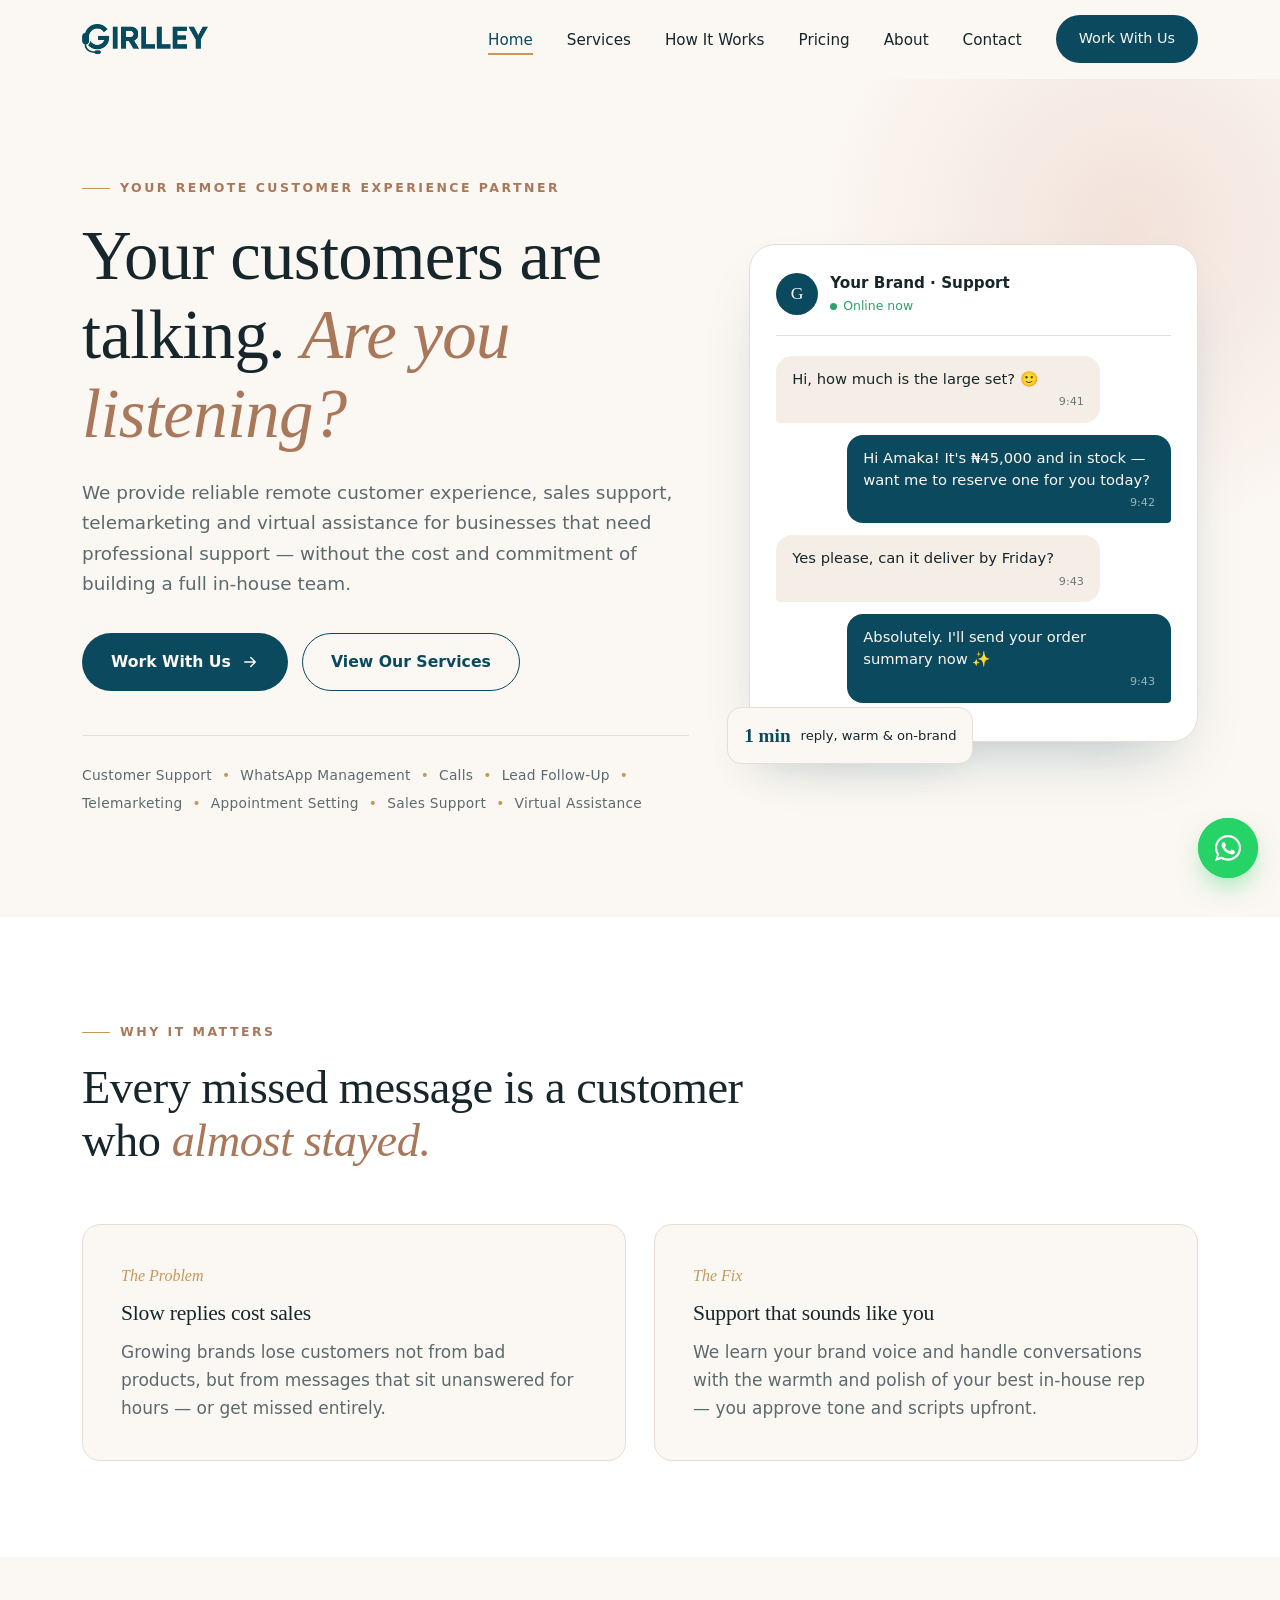
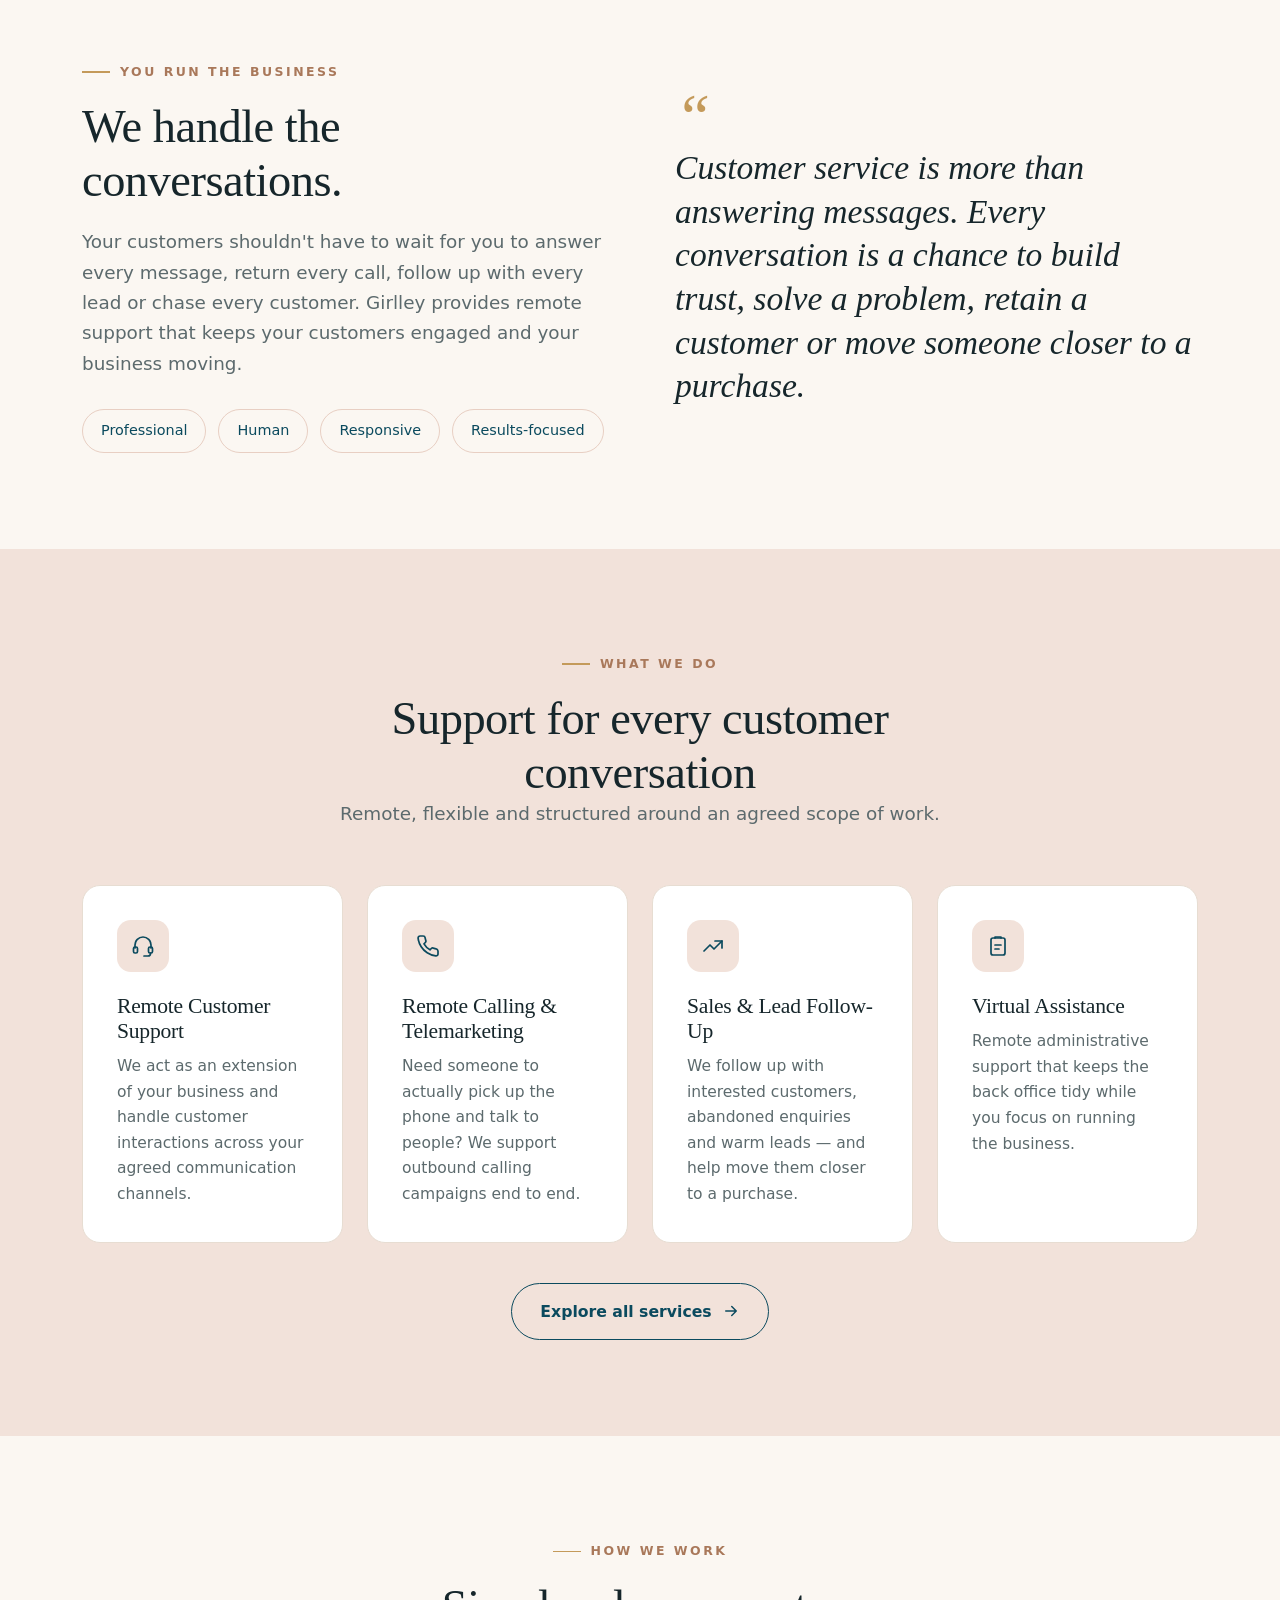
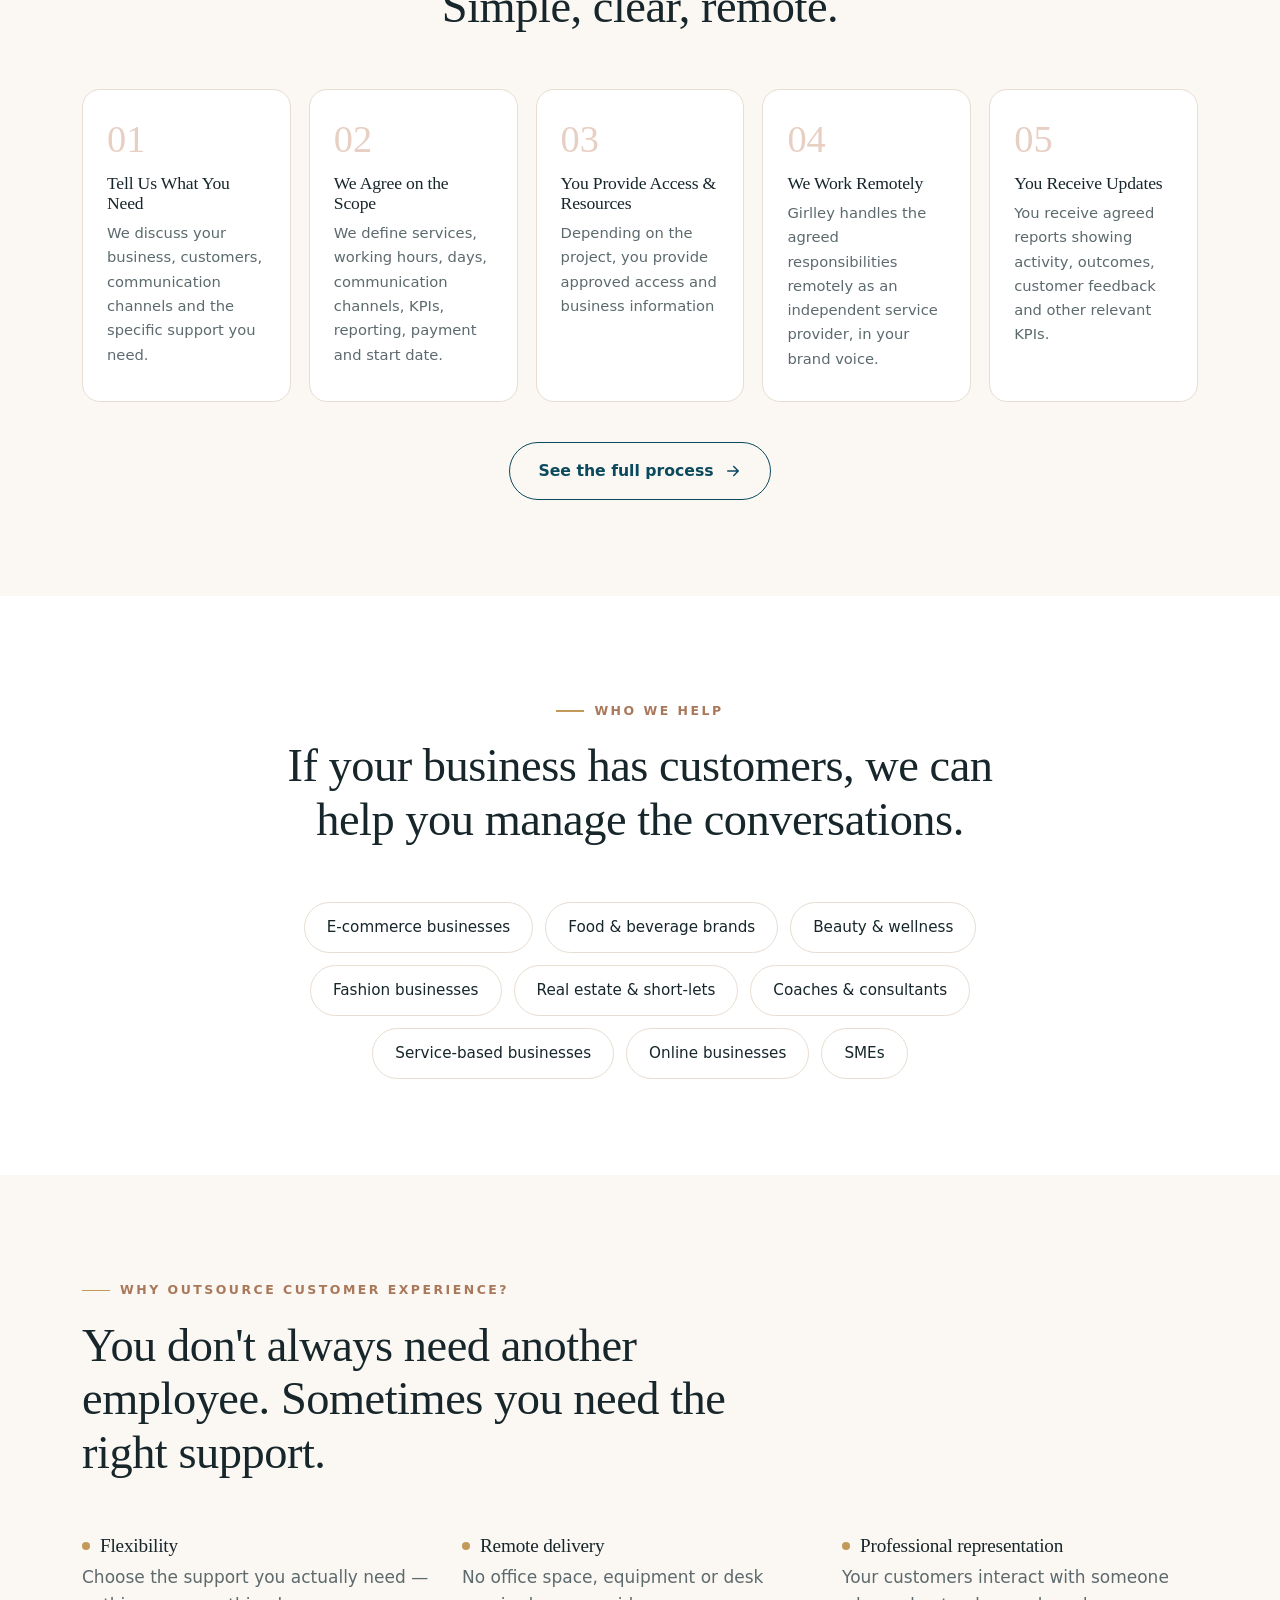
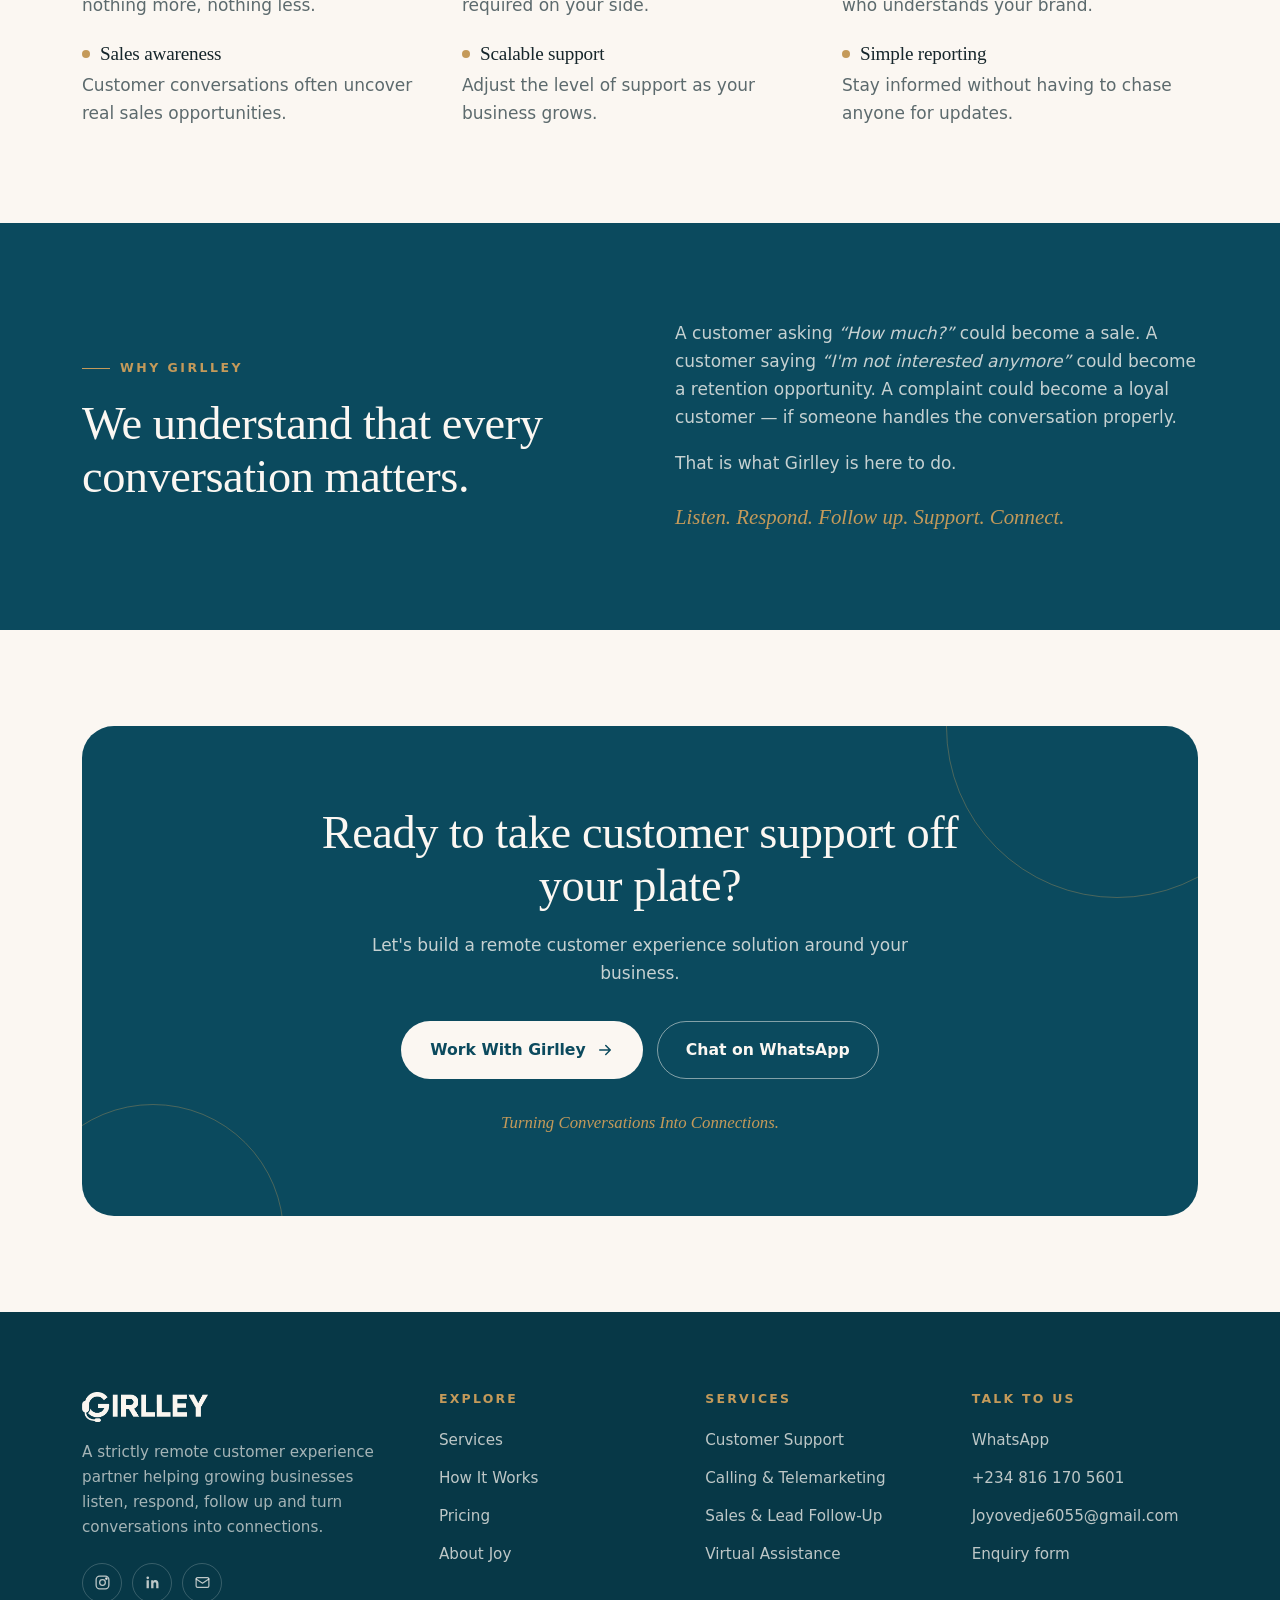
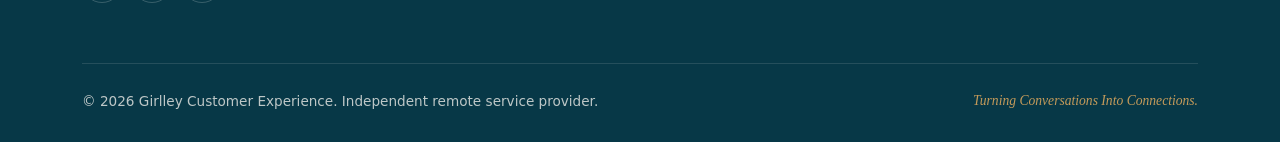
==== commit a1a5df39: "Add files via upload" ====
--- a/index.html
+++ b/index.html
@@ -9,18 +9,18 @@
 <meta property="og:title" content="Girlley CX — Remote Customer Experience Partner">
 <meta property="og:description" content="Girlley Customer Experience helps growing businesses manage customer conversations, WhatsApp support, calls, lead follow-up, telemarketing and virtual assistance — remotely.">
 <meta property="og:type" content="website">
-<meta property="og:image" content="assets/logo.png">
-<link rel="icon" type="image/png" href="assets/favicon.png">
-<link rel="apple-touch-icon" href="assets/favicon.png">
+<meta property="og:image" content="logo.png">
+<link rel="icon" type="image/png" href="favicon.png">
+<link rel="apple-touch-icon" href="favicon.png">
 <link rel="preconnect" href="https://fonts.googleapis.com">
 <link rel="preconnect" href="https://fonts.gstatic.com" crossorigin>
 <link href="https://fonts.googleapis.com/css2?family=Fraunces:ital,opsz,wght@0,9..144,400;0,9..144,500;0,9..144,600;1,9..144,400;1,9..144,500&family=Work+Sans:wght@400;500;600&display=swap" rel="stylesheet">
-<link rel="stylesheet" href="assets/styles.css">
+<link rel="stylesheet" href="styles.css">
 </head>
 <body>
 <header class="site-header">
   <div class="container nav">
-    <a href="index.html" class="brand" aria-label="Girlley Customer Experience home"><img src="assets/logo.png" alt="Girlley" width="126" height="30"></a>
+    <a href="index.html" class="brand" aria-label="Girlley Customer Experience home"><img src="logo.png" alt="Girlley" width="126" height="30"></a>
     <ul class="nav-links">
       <li><a href="index.html" class="active">Home</a></li><li><a href="services.html">Services</a></li><li><a href="how-it-works.html">How It Works</a></li><li><a href="pricing.html">Pricing</a></li><li><a href="about.html">About</a></li><li><a href="contact.html">Contact</a></li>
       <li><a href="contact.html" class="btn btn-primary nav-cta">Work With Us</a></li>
@@ -124,7 +124,7 @@
   <div class="container">
     <div class="footer-grid">
       <div>
-        <img src="assets/logo-light.png" alt="Girlley" width="126" height="30">
+        <img src="logo-light.png" alt="Girlley" width="126" height="30">
         <p>A strictly remote customer experience partner helping growing businesses listen, respond, follow up and turn conversations into connections.</p>
         <div class="socials">
           <a href="https://www.instagram.com/girlley_cx" target="_blank" rel="noopener" aria-label="Instagram"><svg viewBox="0 0 24 24" fill="none" stroke="currentColor" stroke-width="1.8" aria-hidden="true"><rect x="3" y="3" width="18" height="18" rx="5"/><circle cx="12" cy="12" r="4"/><circle cx="17.5" cy="6.5" r="1" fill="currentColor"/></svg></a>
@@ -155,6 +155,6 @@
   <span class="wa-label">Chat with Girlley 👋</span>
   <a class="wa-btn" href="https://wa.me/2348161705601?text=Hello%20Girlley%20CX%2C%20I%27d%20like%20to%20learn%20more%20about%20your%20services." target="_blank" rel="noopener" aria-label="Chat with Girlley on WhatsApp"><svg viewBox="0 0 32 32" aria-hidden="true"><path d="M16 3C8.8 3 3 8.7 3 15.8c0 2.5.7 4.9 2 7L3 29l6.4-2c2 1.1 4.3 1.7 6.6 1.7 7.2 0 13-5.7 13-12.8S23.2 3 16 3zm0 23.4c-2.1 0-4.1-.6-5.9-1.6l-.4-.3-3.8 1.2 1.2-3.7-.3-.4a10.4 10.4 0 0 1-1.7-5.7C5.1 10 10 5.2 16 5.2S26.9 10 26.9 15.8 22 26.4 16 26.4zm6-7.8c-.3-.2-1.9-.9-2.2-1-.3-.1-.5-.2-.7.2l-1 1.2c-.2.2-.4.2-.7.1a8.8 8.8 0 0 1-4.4-3.8c-.3-.6.3-.5.9-1.7.1-.2 0-.4 0-.5l-1-2.4c-.3-.6-.5-.5-.7-.5h-.6c-.2 0-.6.1-.9.4-.3.3-1.1 1.1-1.1 2.7s1.2 3.2 1.3 3.4c.2.2 2.3 3.5 5.6 4.9 2.1.9 2.9 1 4 .8.6-.1 1.9-.8 2.2-1.5.3-.8.3-1.4.2-1.5-.1-.2-.3-.3-.6-.4z"/></svg></a>
 </div>
-<script src="assets/main.js" defer></script>
+<script src="main.js" defer></script>
 </body>
 </html>
--- a/styles.css
+++ b/styles.css
@@ -0,0 +1,301 @@
+/* Girlley CX — Turning Conversations Into Connections */
+:root{
+  --cream:#FBF7F2;
+  --cream-2:#F5EEE6;
+  --blush:#F2E2DA;
+  --blush-deep:#E8CFC3;
+  --nude:#A9785A;
+  --gold:#C49A5A;
+  --teal:#0B4A5E;
+  --teal-deep:#073847;
+  --ink:#16262B;
+  --muted:#5C6A6D;
+  --line:#E7DDD2;
+  --white:#FFFFFF;
+  --wa:#25D366;
+  --radius:18px;
+  --shadow:0 18px 40px -22px rgba(11,74,94,.28);
+  --serif:"Fraunces",Georgia,"Times New Roman",serif;
+  --sans:"Work Sans",system-ui,-apple-system,"Segoe UI",sans-serif;
+  --max:1160px;
+}
+*{box-sizing:border-box;margin:0;padding:0}
+html{scroll-behavior:smooth}
+body{font-family:var(--sans);color:var(--ink);background:var(--cream);line-height:1.65;font-size:17px;-webkit-font-smoothing:antialiased;overflow-x:hidden}
+img{max-width:100%;display:block}
+a{color:inherit;text-decoration:none}
+h1,h2,h3,h4{font-family:var(--serif);font-weight:500;line-height:1.15;letter-spacing:-.01em;color:var(--ink)}
+h1{font-size:clamp(2.4rem,5.6vw,4.3rem)}
+h2{font-size:clamp(1.9rem,3.8vw,2.9rem)}
+h3{font-size:1.35rem}
+em.accent{font-style:italic;color:var(--nude)}
+p{color:var(--muted)}
+.container{width:100%;max-width:var(--max);margin:0 auto;padding:0 22px}
+section{padding:96px 0}
+.eyebrow{display:inline-flex;align-items:center;gap:10px;font-size:.78rem;letter-spacing:.2em;text-transform:uppercase;color:var(--nude);font-weight:600;margin-bottom:18px}
+.eyebrow::before{content:"";width:28px;height:1.5px;background:var(--gold)}
+.lead{font-size:1.15rem;max-width:640px}
+.center{text-align:center}
+.center .lead,.center.lead{margin-left:auto;margin-right:auto}
+.center .eyebrow{justify-content:center}
+
+/* Buttons */
+.btn{display:inline-flex;align-items:center;gap:10px;padding:15px 28px;border-radius:999px;font-weight:600;font-size:.98rem;transition:all .25s ease;border:1.5px solid transparent;cursor:pointer;font-family:var(--sans)}
+.btn-primary{background:var(--teal);color:var(--cream)}
+.btn-primary:hover{background:var(--teal-deep);transform:translateY(-2px);box-shadow:var(--shadow)}
+.btn-outline{border-color:var(--teal);color:var(--teal);background:transparent}
+.btn-outline:hover{background:var(--teal);color:var(--cream)}
+.btn-light{background:var(--cream);color:var(--teal)}
+.btn-light:hover{background:var(--blush);transform:translateY(-2px)}
+.btn svg{width:18px;height:18px}
+.btn-row{display:flex;flex-wrap:wrap;gap:14px;margin-top:34px}
+.center .btn-row{justify-content:center}
+
+/* Header */
+.site-header{position:sticky;top:0;z-index:50;background:rgba(251,247,242,.88);backdrop-filter:blur(14px);-webkit-backdrop-filter:blur(14px);border-bottom:1px solid transparent;transition:border-color .3s}
+.site-header.scrolled{border-bottom-color:var(--line)}
+.nav{display:flex;align-items:center;justify-content:space-between;height:78px}
+.brand img{height:30px;width:auto}
+.nav-links{display:flex;align-items:center;gap:34px;list-style:none}
+.nav-links a{font-size:.95rem;font-weight:500;color:var(--ink);position:relative;padding:4px 0}
+.nav-links a::after{content:"";position:absolute;left:0;bottom:-2px;height:1.5px;width:0;background:var(--gold);transition:width .25s}
+.nav-links a:hover::after,.nav-links a.active::after{width:100%}
+.nav-links a.active{color:var(--teal)}
+.nav-links a.nav-cta{padding:11px 22px;font-size:.9rem;color:var(--cream)}
+.nav-links a.nav-cta::after{display:none}
+.menu-toggle{display:none;background:none;border:0;width:44px;height:44px;cursor:pointer;position:relative}
+.menu-toggle span{position:absolute;left:11px;right:11px;height:2px;background:var(--ink);border-radius:2px;transition:.3s}
+.menu-toggle span:nth-child(1){top:15px}.menu-toggle span:nth-child(2){top:21px}.menu-toggle span:nth-child(3){top:27px}
+.menu-open .menu-toggle span:nth-child(1){top:21px;transform:rotate(45deg)}
+.menu-open .menu-toggle span:nth-child(2){opacity:0}
+.menu-open .menu-toggle span:nth-child(3){top:21px;transform:rotate(-45deg)}
+
+/* Hero */
+.hero{padding:90px 0 100px;position:relative;overflow:hidden}
+.hero::before{content:"";position:absolute;width:620px;height:620px;border-radius:50%;background:radial-gradient(circle,var(--blush) 0%,rgba(242,226,218,0) 70%);top:-160px;right:-160px;z-index:-1}
+.hero-grid{display:grid;grid-template-columns:minmax(0,1.15fr) minmax(0,.85fr);gap:60px;align-items:center}
+.hero h1 em{font-style:italic;color:var(--nude);font-weight:400}
+.hero .lead{margin-top:24px}
+.service-strip{margin-top:44px;padding-top:26px;border-top:1px solid var(--line);font-size:.86rem;color:var(--muted);letter-spacing:.02em;line-height:2}
+.service-strip span{display:inline-block}
+.service-strip span:not(:last-child)::after{content:"•";color:var(--gold);margin:0 10px}
+
+/* Chat visual */
+.chat-card{background:var(--white);border-radius:26px;padding:26px;box-shadow:0 30px 60px -30px rgba(11,74,94,.35);border:1px solid var(--line);position:relative}
+.chat-head{display:flex;align-items:center;gap:12px;padding-bottom:18px;border-bottom:1px solid var(--line);margin-bottom:20px}
+.chat-avatar{width:42px;height:42px;border-radius:50%;background:var(--teal);display:grid;place-items:center;color:var(--cream);font-family:var(--serif);font-size:1.1rem}
+.chat-head strong{display:block;font-size:.95rem}
+.chat-head small{color:#2BA36B;font-size:.78rem;display:flex;align-items:center;gap:6px}
+.chat-head small::before{content:"";width:7px;height:7px;border-radius:50%;background:#2BA36B}
+.bubble{max-width:82%;padding:12px 16px;border-radius:16px;font-size:.92rem;margin-bottom:12px;line-height:1.5;opacity:0;transform:translateY(8px);animation:pop .5s ease forwards}
+.bubble.in{background:var(--cream-2);color:var(--ink);border-bottom-left-radius:4px}
+.bubble.out{background:var(--teal);color:var(--cream);margin-left:auto;border-bottom-right-radius:4px}
+.bubble:nth-child(2){animation-delay:.3s}.bubble:nth-child(3){animation-delay:1.1s}.bubble:nth-child(4){animation-delay:1.9s}.bubble:nth-child(5){animation-delay:2.7s}
+.bubble small{display:block;font-size:.7rem;opacity:.6;margin-top:4px;text-align:right}
+@keyframes pop{to{opacity:1;transform:none}}
+.chat-badge{position:absolute;bottom:-22px;left:-22px;background:var(--cream);border:1px solid var(--line);border-radius:14px;padding:12px 16px;box-shadow:var(--shadow);font-size:.82rem;display:flex;align-items:center;gap:10px}
+.chat-badge b{white-space:nowrap;font-family:var(--serif);font-size:1.2rem;color:var(--teal);font-weight:600}
+
+/* Sections */
+.bg-blush{background:var(--blush)}
+.bg-white{background:var(--white)}
+.bg-teal{background:var(--teal);color:var(--cream)}
+.bg-teal h2,.bg-teal h3{color:var(--cream)}
+.bg-teal p{color:rgba(251,247,242,.78)}
+.bg-teal .eyebrow{color:var(--gold)}
+.split{display:grid;grid-template-columns:minmax(0,1fr) minmax(0,1fr);gap:70px;align-items:center}
+.section-head{max-width:720px;margin-bottom:56px}
+.section-head.center{margin-left:auto;margin-right:auto}
+
+.values{display:flex;flex-wrap:wrap;gap:12px;margin-top:30px}
+.values span{padding:9px 18px;border-radius:999px;border:1px solid var(--blush-deep);background:var(--cream);font-size:.9rem;font-weight:500;color:var(--teal)}
+
+.pullquote{font-family:var(--serif);font-size:clamp(1.5rem,2.8vw,2.1rem);line-height:1.3;color:var(--ink);font-style:italic;font-weight:400}
+.pullquote::before{content:"“";display:block;font-size:4rem;line-height:.6;color:var(--gold);margin-bottom:10px}
+
+/* Problem/fix */
+.pf{display:grid;grid-template-columns:1fr 1fr;gap:28px}
+.pf-card{padding:38px;border-radius:var(--radius);background:var(--cream);border:1px solid var(--line)}
+.pf-card .tag{font-family:var(--serif);font-style:italic;color:var(--gold);font-size:1rem;margin-bottom:12px;display:block}
+.pf-card h3{margin-bottom:12px}
+
+/* Cards */
+.grid{display:grid;gap:24px}
+.grid-2{grid-template-columns:repeat(2,1fr)}
+.grid-3{grid-template-columns:repeat(3,1fr)}
+.grid-4{grid-template-columns:repeat(4,1fr)}
+.card{background:var(--white);border:1px solid var(--line);border-radius:var(--radius);padding:34px;transition:transform .3s,box-shadow .3s,border-color .3s}
+.card:hover{transform:translateY(-4px);box-shadow:var(--shadow);border-color:var(--blush-deep)}
+.icon{width:52px;height:52px;border-radius:14px;background:var(--blush);display:grid;place-items:center;margin-bottom:22px;color:var(--teal)}
+.icon svg{width:24px;height:24px}
+.card h3{margin-bottom:10px}
+.card p{font-size:.97rem}
+.ticks{list-style:none;margin-top:18px;display:grid;gap:8px}
+.ticks li{padding-left:26px;position:relative;font-size:.95rem;color:var(--ink)}
+.ticks li::before{content:"";position:absolute;left:0;top:9px;width:14px;height:8px;border-left:2px solid var(--gold);border-bottom:2px solid var(--gold);transform:rotate(-45deg)}
+.ticks.cols{grid-template-columns:1fr 1fr;column-gap:20px}
+
+/* Service detail */
+.service-block{display:grid;grid-template-columns:.8fr 1.2fr;gap:60px;padding:56px 0;border-top:1px solid var(--line)}
+.service-block:first-child{border-top:0;padding-top:0}
+.service-block .num{font-family:var(--serif);color:var(--gold);font-size:1rem;font-style:italic;margin-bottom:10px;display:block}
+.notice{margin-top:40px;padding:26px 30px;border-left:3px solid var(--gold);background:var(--cream-2);border-radius:0 14px 14px 0}
+.notice strong{color:var(--teal)}
+
+/* Steps */
+.steps{display:grid;grid-template-columns:repeat(5,1fr);gap:18px;counter-reset:s}
+.step{position:relative;padding:30px 24px;background:var(--white);border-radius:var(--radius);border:1px solid var(--line)}
+.step .n{font-family:var(--serif);font-size:2.4rem;color:var(--blush-deep);line-height:1;display:block;margin-bottom:14px;font-weight:500}
+.step h3{font-size:1.1rem;margin-bottom:8px}
+.step p{font-size:.92rem}
+.steps-v{display:grid;gap:0;max-width:820px;margin:0 auto}
+.step-v{display:grid;grid-template-columns:90px 1fr;gap:28px;padding:34px 0;border-bottom:1px solid var(--line)}
+.step-v:last-child{border-bottom:0}
+.step-v .n{font-family:var(--serif);font-size:3.2rem;line-height:1;color:var(--gold);font-weight:400}
+.step-v h3{margin-bottom:8px;font-size:1.5rem}
+
+/* Audience */
+.chips{display:flex;flex-wrap:wrap;gap:12px;justify-content:center;max-width:860px;margin:0 auto}
+.chips span{padding:12px 22px;background:var(--white);border:1px solid var(--line);border-radius:999px;font-size:.95rem;font-weight:500}
+
+/* Benefits */
+.benefit h3{font-size:1.2rem;margin-bottom:6px;display:flex;align-items:center;gap:10px}
+.benefit h3::before{content:"";width:8px;height:8px;border-radius:50%;background:var(--gold);flex:none}
+
+/* Pricing */
+.plans{display:grid;grid-template-columns:repeat(4,1fr);gap:20px;align-items:stretch}
+.plan{background:var(--white);border:1px solid var(--line);border-radius:22px;padding:34px 28px;display:flex;flex-direction:column;position:relative}
+.plan.featured{background:var(--teal);border-color:var(--teal);color:var(--cream)}
+.plan.featured h3,.plan.featured .ticks li{color:var(--cream)}
+.plan.featured p{color:rgba(251,247,242,.75)}
+.plan .badge{position:absolute;top:-13px;left:28px;background:var(--gold);color:var(--white);font-size:.72rem;letter-spacing:.12em;text-transform:uppercase;padding:5px 12px;border-radius:999px;font-weight:600}
+.plan h3{font-size:1.5rem;margin-bottom:8px}
+.plan .price{font-family:var(--serif);font-style:italic;color:var(--nude);margin:14px 0 4px;font-size:1.05rem}
+.plan.featured .price{color:var(--gold)}
+.plan .ticks{flex:1;margin-bottom:28px}
+.plan .btn{justify-content:center}
+.factors{display:flex;flex-wrap:wrap;gap:10px;margin-top:20px}
+.factors span{padding:8px 16px;border-radius:999px;background:var(--cream);border:1px solid var(--line);font-size:.88rem}
+
+/* Ways */
+.way{padding:30px;border-radius:var(--radius);background:var(--cream);border:1px solid var(--line)}
+.way h3{font-size:1.2rem;margin-bottom:8px}
+
+/* Founder */
+.founder{display:grid;grid-template-columns:.8fr 1.2fr;gap:70px;align-items:center}
+.founder-portrait{aspect-ratio:4/5;border-radius:200px 200px 24px 24px;background:linear-gradient(160deg,var(--blush) 0%,var(--blush-deep) 100%);display:grid;place-items:center;position:relative;overflow:hidden}
+.founder-portrait .mono{font-family:var(--serif);font-size:8rem;color:var(--teal);opacity:.85;font-style:italic}
+.founder-portrait img{width:100%;height:100%;object-fit:cover;position:absolute;inset:0}
+.signature{font-family:var(--serif);font-style:italic;font-size:1.6rem;color:var(--nude);margin-top:28px}
+.signature small{display:block;font-family:var(--sans);font-style:normal;font-size:.85rem;color:var(--muted);letter-spacing:.06em;margin-top:4px}
+
+/* FAQ */
+.faq{max-width:820px;margin:0 auto}
+.faq details{border-bottom:1px solid var(--line);padding:6px 0}
+.faq summary{list-style:none;cursor:pointer;padding:22px 40px 22px 0;font-family:var(--serif);font-size:1.25rem;position:relative}
+.faq summary::-webkit-details-marker{display:none}
+.faq summary::after{content:"+";position:absolute;right:4px;top:50%;transform:translateY(-50%);font-family:var(--sans);font-size:1.6rem;color:var(--gold);transition:transform .3s;font-weight:300}
+.faq details[open] summary::after{transform:translateY(-50%) rotate(45deg)}
+.faq details p{padding:0 40px 24px 0}
+
+/* Page hero */
+.page-hero{padding:90px 0 70px;text-align:center;position:relative;overflow:hidden}
+.page-hero::before{content:"";position:absolute;width:520px;height:520px;border-radius:50%;background:radial-gradient(circle,var(--blush) 0%,rgba(242,226,218,0) 70%);top:-220px;left:50%;transform:translateX(-50%);z-index:-1}
+.page-hero .lead{margin:22px auto 0}
+
+/* CTA */
+.cta-band{background:var(--teal);border-radius:32px;padding:80px 50px;text-align:center;position:relative;overflow:hidden}
+.cta-band::before,.cta-band::after{content:"";position:absolute;border-radius:50%;border:1px solid rgba(196,154,90,.35)}
+.cta-band::before{width:340px;height:340px;top:-170px;right:-90px}
+.cta-band::after{width:260px;height:260px;bottom:-150px;left:-60px}
+.cta-band h2{color:var(--cream);max-width:720px;margin:0 auto}
+.cta-band p{color:rgba(251,247,242,.78);margin:18px auto 0;max-width:560px}
+.cta-band .tagline{font-family:var(--serif);font-style:italic;color:var(--gold);margin-top:30px;font-size:1.05rem}
+
+/* Contact */
+.contact-grid{display:grid;grid-template-columns:1.2fr .8fr;gap:50px;align-items:start}
+.form{background:var(--white);border:1px solid var(--line);border-radius:24px;padding:40px}
+.form-row{display:grid;grid-template-columns:1fr 1fr;gap:18px}
+.field{display:flex;flex-direction:column;gap:8px;margin-bottom:20px}
+.field label{font-size:.85rem;font-weight:600;color:var(--ink)}
+.field input,.field select,.field textarea{font-family:var(--sans);font-size:1rem;padding:14px 16px;border:1px solid var(--line);border-radius:12px;background:var(--cream);color:var(--ink);transition:border-color .2s,box-shadow .2s;width:100%}
+.field textarea{min-height:120px;resize:vertical}
+.field input:focus,.field select:focus,.field textarea:focus{outline:none;border-color:var(--gold);box-shadow:0 0 0 4px rgba(196,154,90,.15)}
+.form-actions{display:flex;flex-wrap:wrap;gap:12px;align-items:center;margin-top:8px}
+.form-note{font-size:.85rem;margin-top:16px}
+.contact-side{display:grid;gap:16px}
+.contact-item{display:flex;gap:16px;align-items:center;padding:22px;background:var(--white);border:1px solid var(--line);border-radius:18px;transition:border-color .2s,transform .2s}
+.contact-item:hover{border-color:var(--gold);transform:translateX(4px)}
+.contact-item .icon{margin:0;flex:none}
+.contact-item small{display:block;color:var(--muted);font-size:.8rem;letter-spacing:.06em;text-transform:uppercase}
+.contact-item strong{font-weight:600;word-break:break-word;font-size:.98rem}
+
+/* Footer */
+.site-footer{background:var(--teal-deep);color:rgba(251,247,242,.75);padding:80px 0 30px;margin-top:0}
+.footer-grid{display:grid;grid-template-columns:1.4fr 1fr 1fr 1fr;gap:40px}
+.footer-grid img{height:30px;width:auto;margin-bottom:18px}
+.footer-grid p{color:rgba(251,247,242,.65);font-size:.95rem;max-width:300px}
+.footer-grid h4{font-family:var(--sans);font-size:.78rem;letter-spacing:.18em;text-transform:uppercase;color:var(--gold);margin-bottom:18px;font-weight:600}
+.footer-grid ul{list-style:none;display:grid;gap:10px}
+.footer-grid a{font-size:.95rem;transition:color .2s}
+.footer-grid a:hover{color:var(--cream)}
+.socials{display:flex;gap:10px;margin-top:22px}
+.socials a{width:40px;height:40px;border-radius:50%;border:1px solid rgba(251,247,242,.2);display:grid;place-items:center;transition:all .2s}
+.socials a:hover{background:var(--gold);border-color:var(--gold);color:var(--white)}
+.socials svg{width:17px;height:17px}
+.footer-bottom{margin-top:60px;padding-top:26px;border-top:1px solid rgba(251,247,242,.12);display:flex;justify-content:space-between;flex-wrap:wrap;gap:12px;font-size:.85rem}
+.footer-bottom em{font-family:var(--serif);color:var(--gold)}
+
+/* Floating WhatsApp */
+.wa-float{position:fixed;right:22px;bottom:22px;z-index:90;display:flex;align-items:center;gap:10px}
+.wa-btn{width:60px;height:60px;border-radius:50%;background:var(--wa);display:grid;place-items:center;box-shadow:0 12px 28px -8px rgba(37,211,102,.6);position:relative;transition:transform .25s}
+.wa-btn:hover{transform:scale(1.08)}
+.wa-btn svg{width:32px;height:32px;fill:#fff}
+.wa-btn::before{content:"";position:absolute;inset:0;border-radius:50%;background:var(--wa);z-index:-1;animation:ring 2.2s ease-out infinite}
+@keyframes ring{0%{transform:scale(1);opacity:.55}100%{transform:scale(1.7);opacity:0}}
+.wa-label{background:var(--white);color:var(--ink);padding:10px 16px;border-radius:999px;font-size:.88rem;font-weight:500;box-shadow:var(--shadow);border:1px solid var(--line);opacity:0;transform:translateX(10px);transition:all .3s;pointer-events:none;white-space:nowrap}
+.wa-float:hover .wa-label,.wa-label.show{opacity:1;transform:none}
+
+/* Reveal */
+.reveal{opacity:0;transform:translateY(24px);transition:opacity .8s ease,transform .8s ease}
+.reveal.in{opacity:1;transform:none}
+@media (prefers-reduced-motion:reduce){.reveal{opacity:1;transform:none;transition:none}.bubble{animation:none;opacity:1;transform:none}.wa-btn::before{animation:none}}
+
+/* Responsive */
+@media (max-width:1080px){
+  .plans{grid-template-columns:repeat(2,1fr)}
+  .steps{grid-template-columns:repeat(3,1fr)}
+  .grid-4{grid-template-columns:repeat(2,1fr)}
+  .footer-grid{grid-template-columns:1fr 1fr}
+}
+@media (max-width:900px){
+  section{padding:72px 0}
+  .menu-toggle{display:block}
+  .nav-links{position:fixed;top:78px;left:0;right:0;background:var(--cream);flex-direction:column;align-items:flex-start;gap:0;padding:12px 22px 28px;border-bottom:1px solid var(--line);transform:translateY(-12px);opacity:0;pointer-events:none;transition:all .3s}
+  .menu-open .nav-links{transform:none;opacity:1;pointer-events:auto}
+  .nav-links li{width:100%}
+  .nav-links a{display:block;padding:14px 0;font-size:1.05rem;border-bottom:1px solid var(--line)}
+  .nav-links a::after{display:none}
+  .nav-links .nav-cta{margin-top:18px;border-bottom:0;text-align:center;justify-content:center;display:flex;color:var(--cream)}
+  .hero{padding:56px 0 80px}
+  .hero-grid,.split,.founder,.contact-grid,.service-block,.pf{grid-template-columns:1fr;gap:40px}
+  .grid-3{grid-template-columns:1fr 1fr}
+  .founder-portrait{max-width:360px;margin:0 auto;width:100%}
+  .chat-card{max-width:440px;margin:0 auto}
+  .chat-badge{left:10px}
+}
+@media (max-width:640px){
+  body{font-size:16px}
+  section{padding:60px 0}
+  .grid-2,.grid-3,.grid-4,.plans,.steps,.form-row,.ticks.cols{grid-template-columns:1fr}
+  .card,.pf-card,.plan{padding:28px 24px}
+  .form{padding:26px 20px}
+  .cta-band{padding:56px 24px;border-radius:24px}
+  .step-v{grid-template-columns:60px 1fr;gap:16px}
+  .step-v .n{font-size:2.4rem}
+  .footer-grid{grid-template-columns:1fr}
+  .wa-float{right:16px;bottom:16px}
+  .wa-btn{width:56px;height:56px}
+  .wa-label{display:none}
+  .btn-row .btn{flex:1 1 100%;justify-content:center}
+}
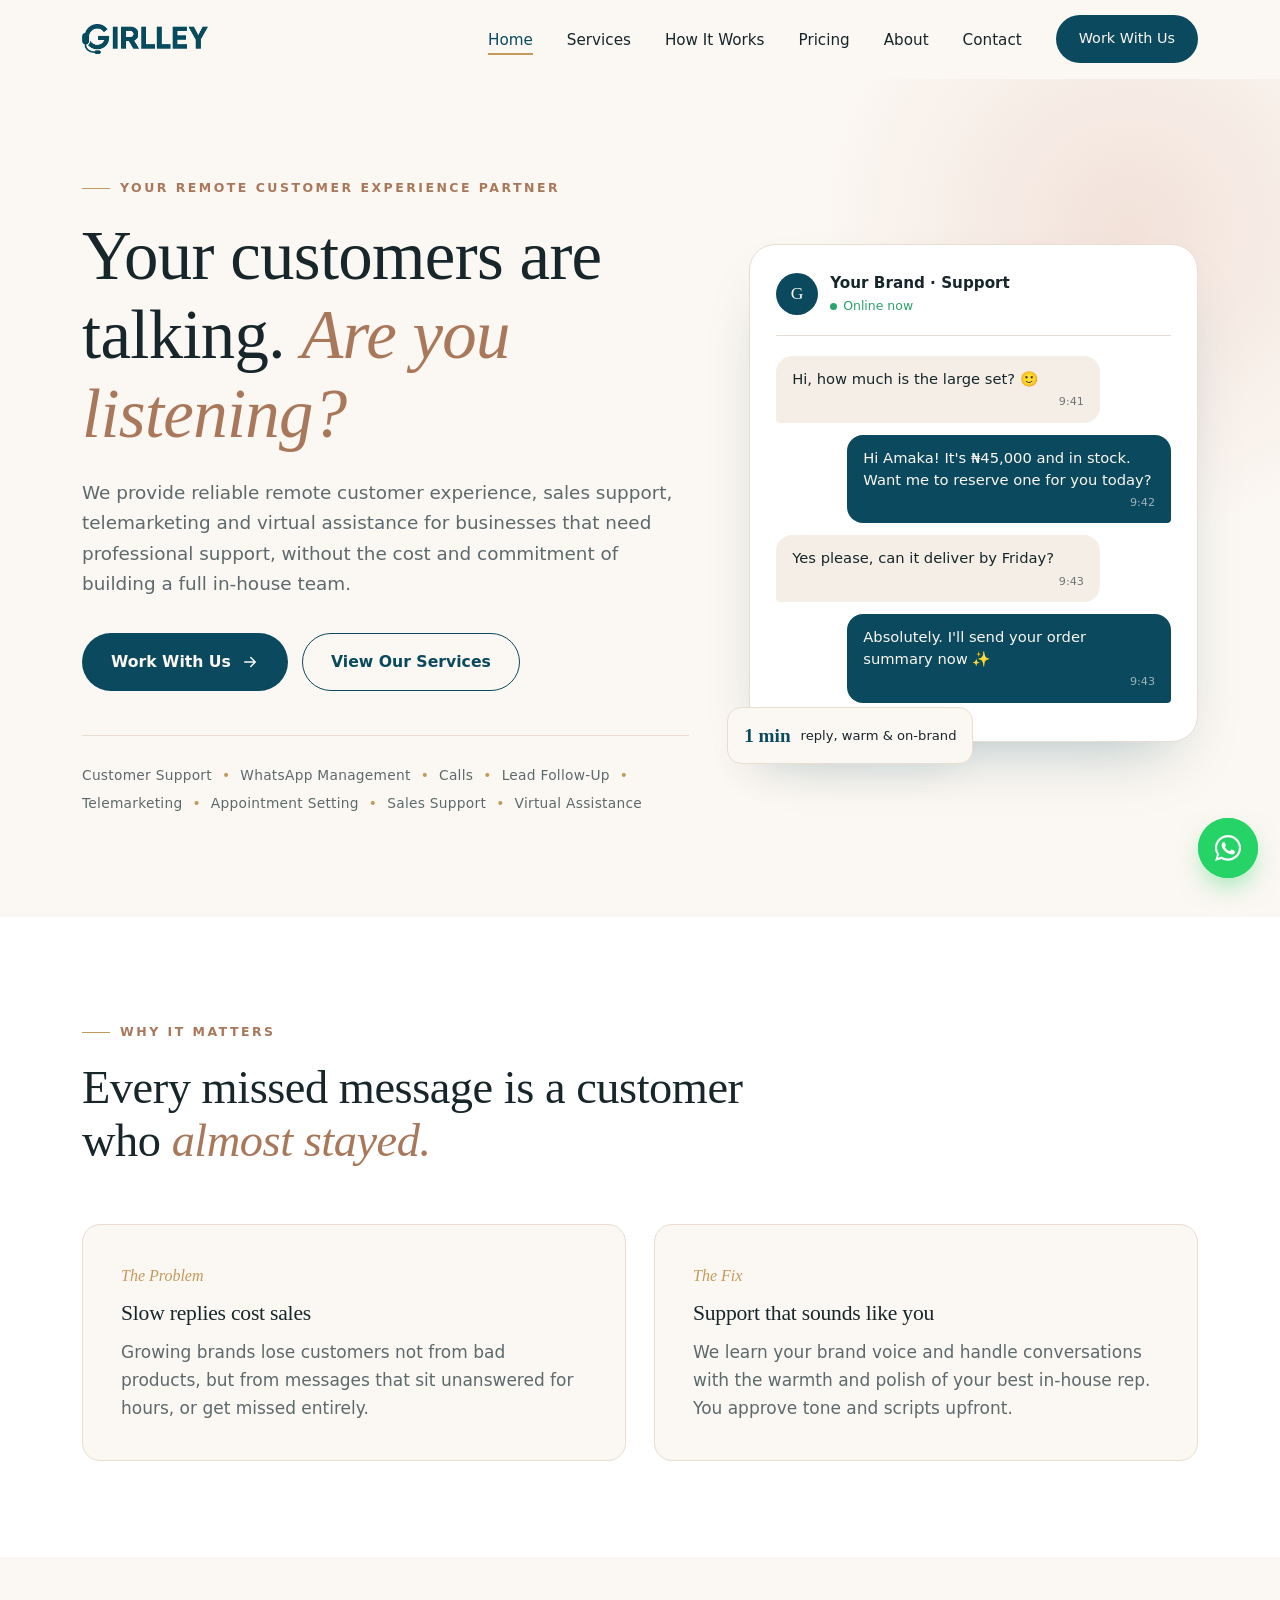
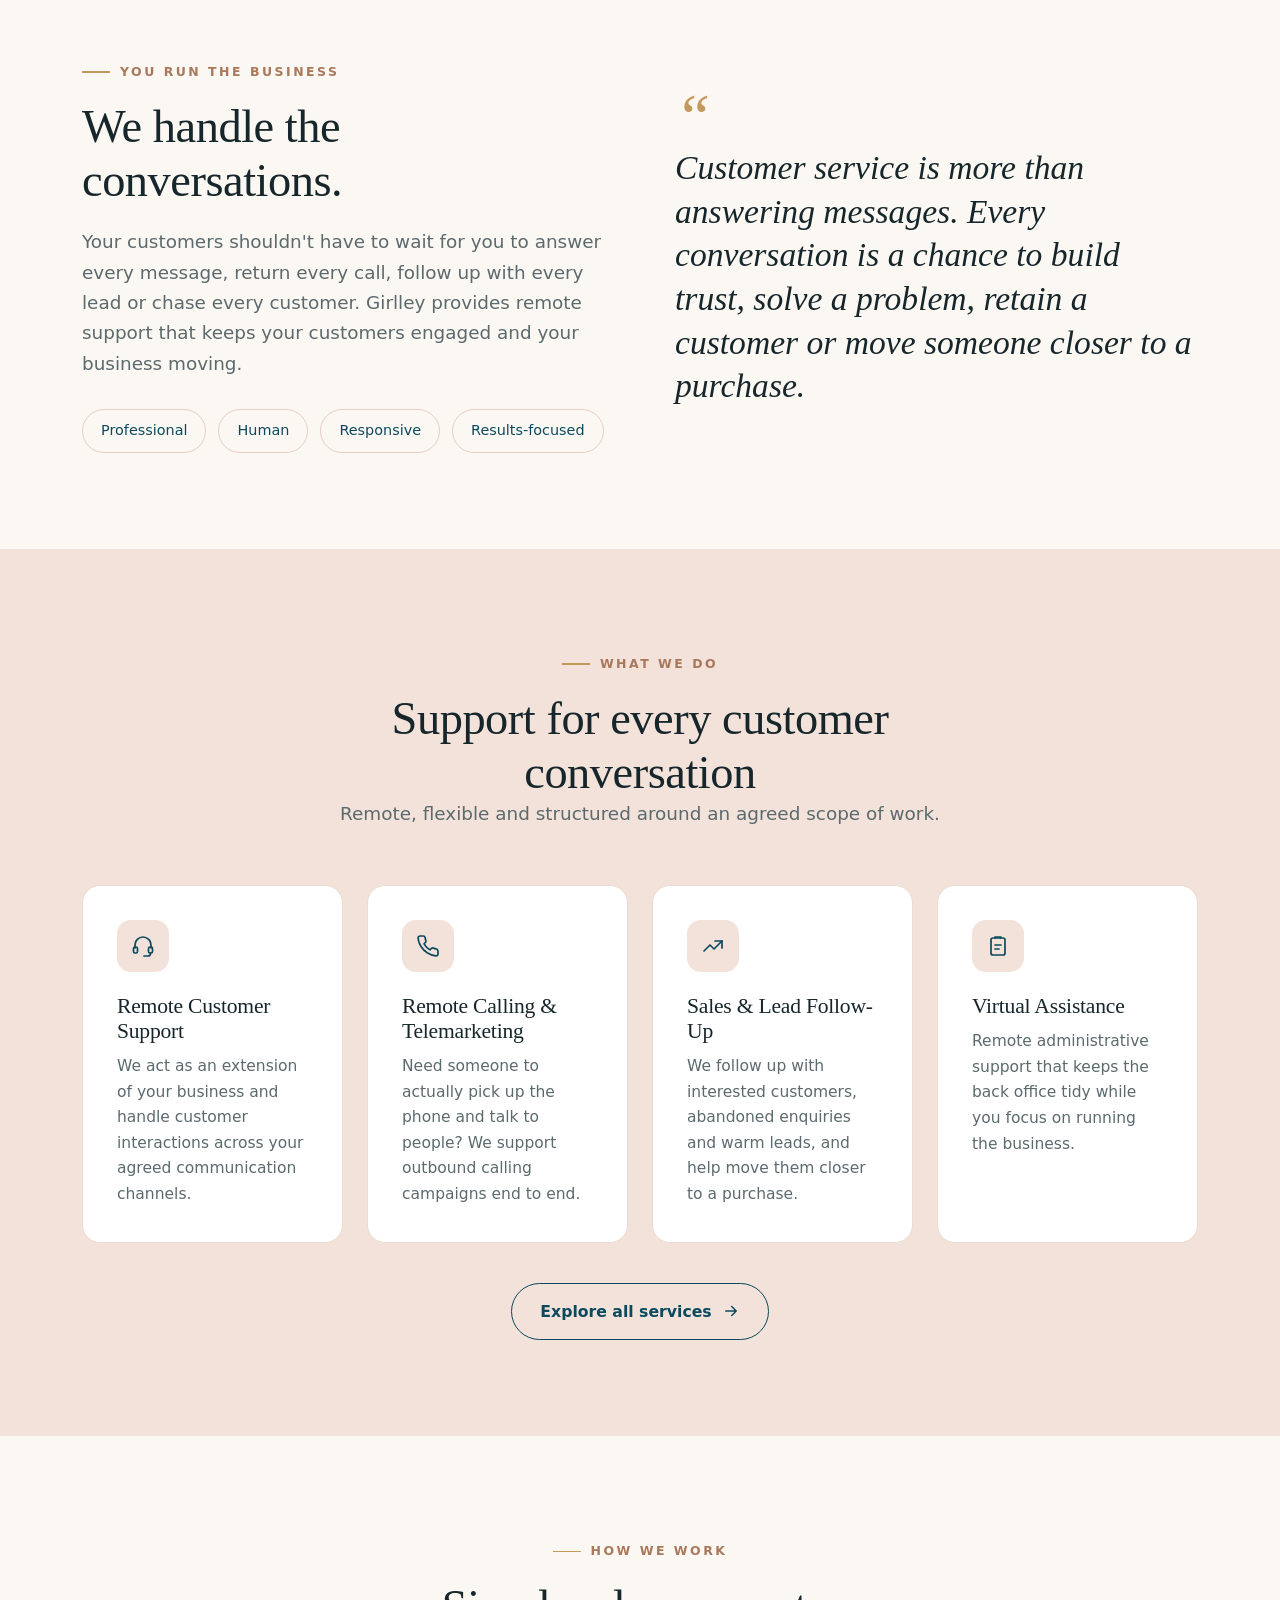
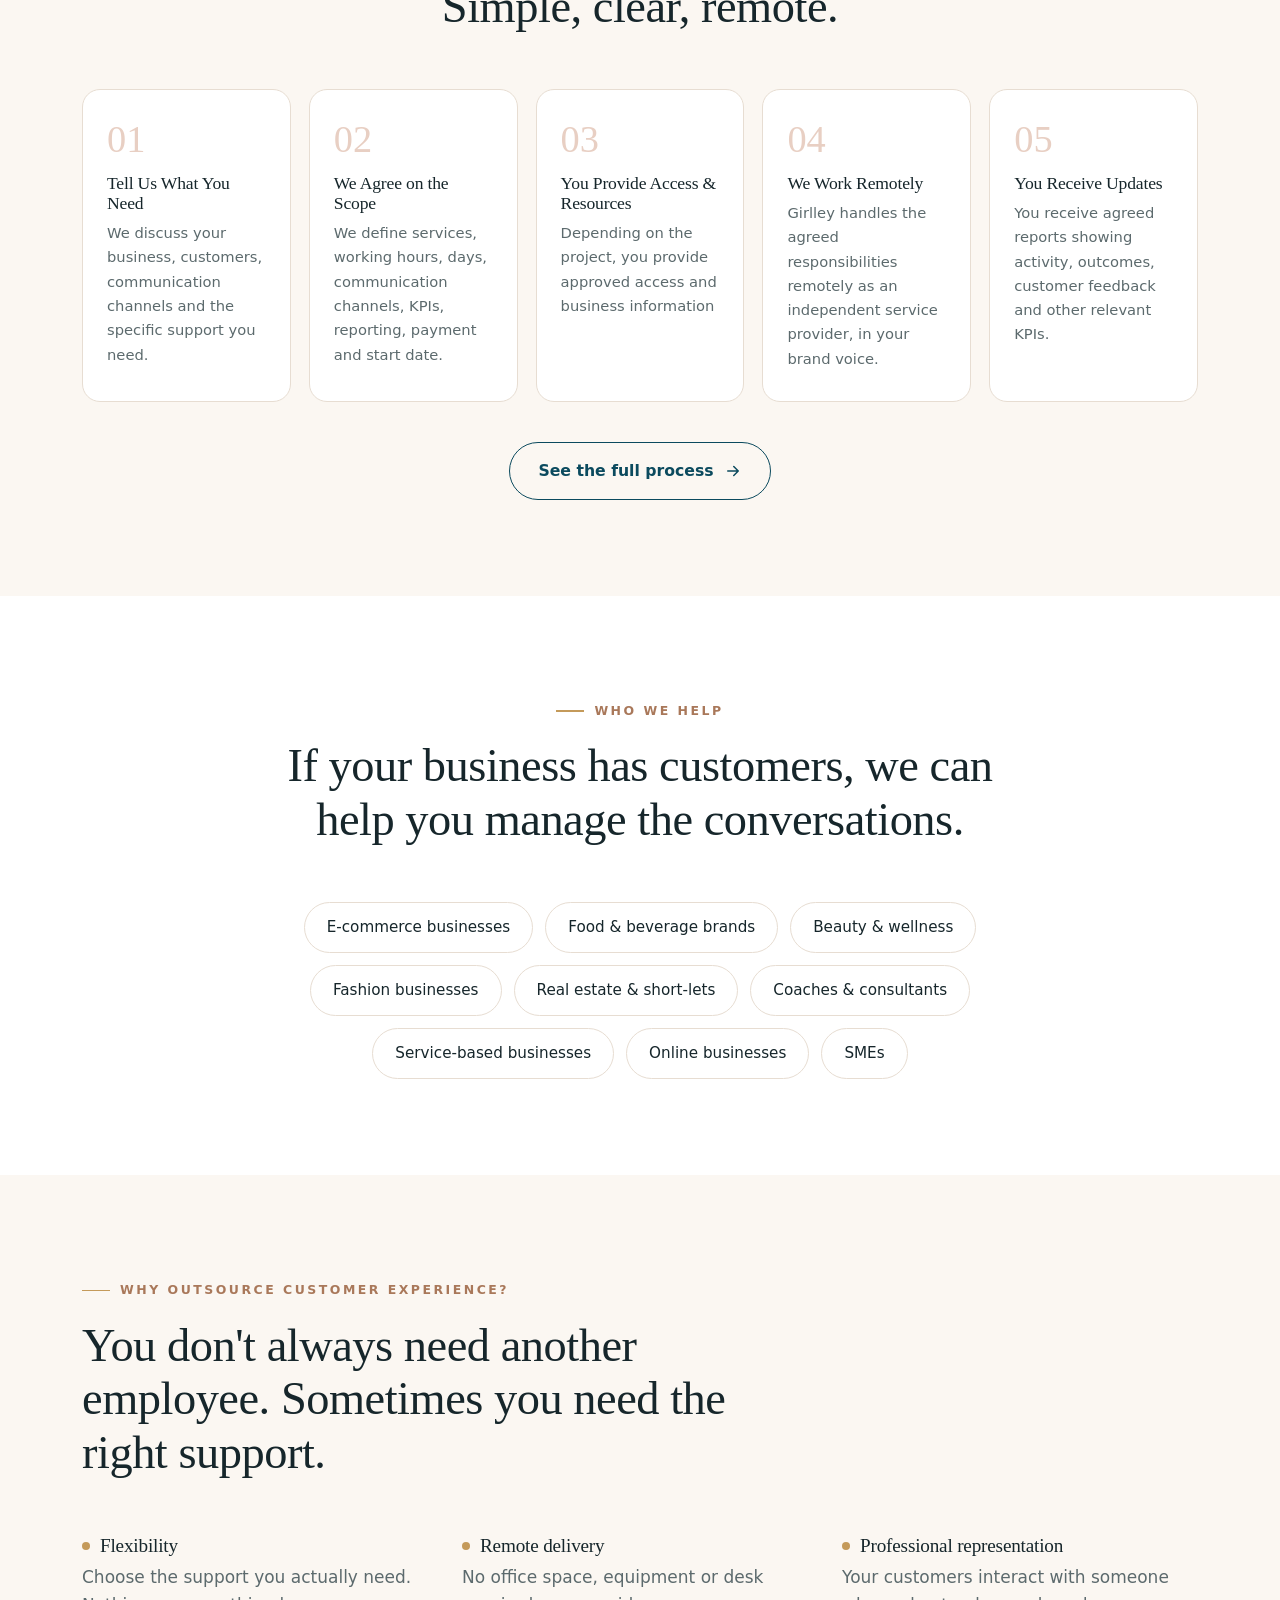
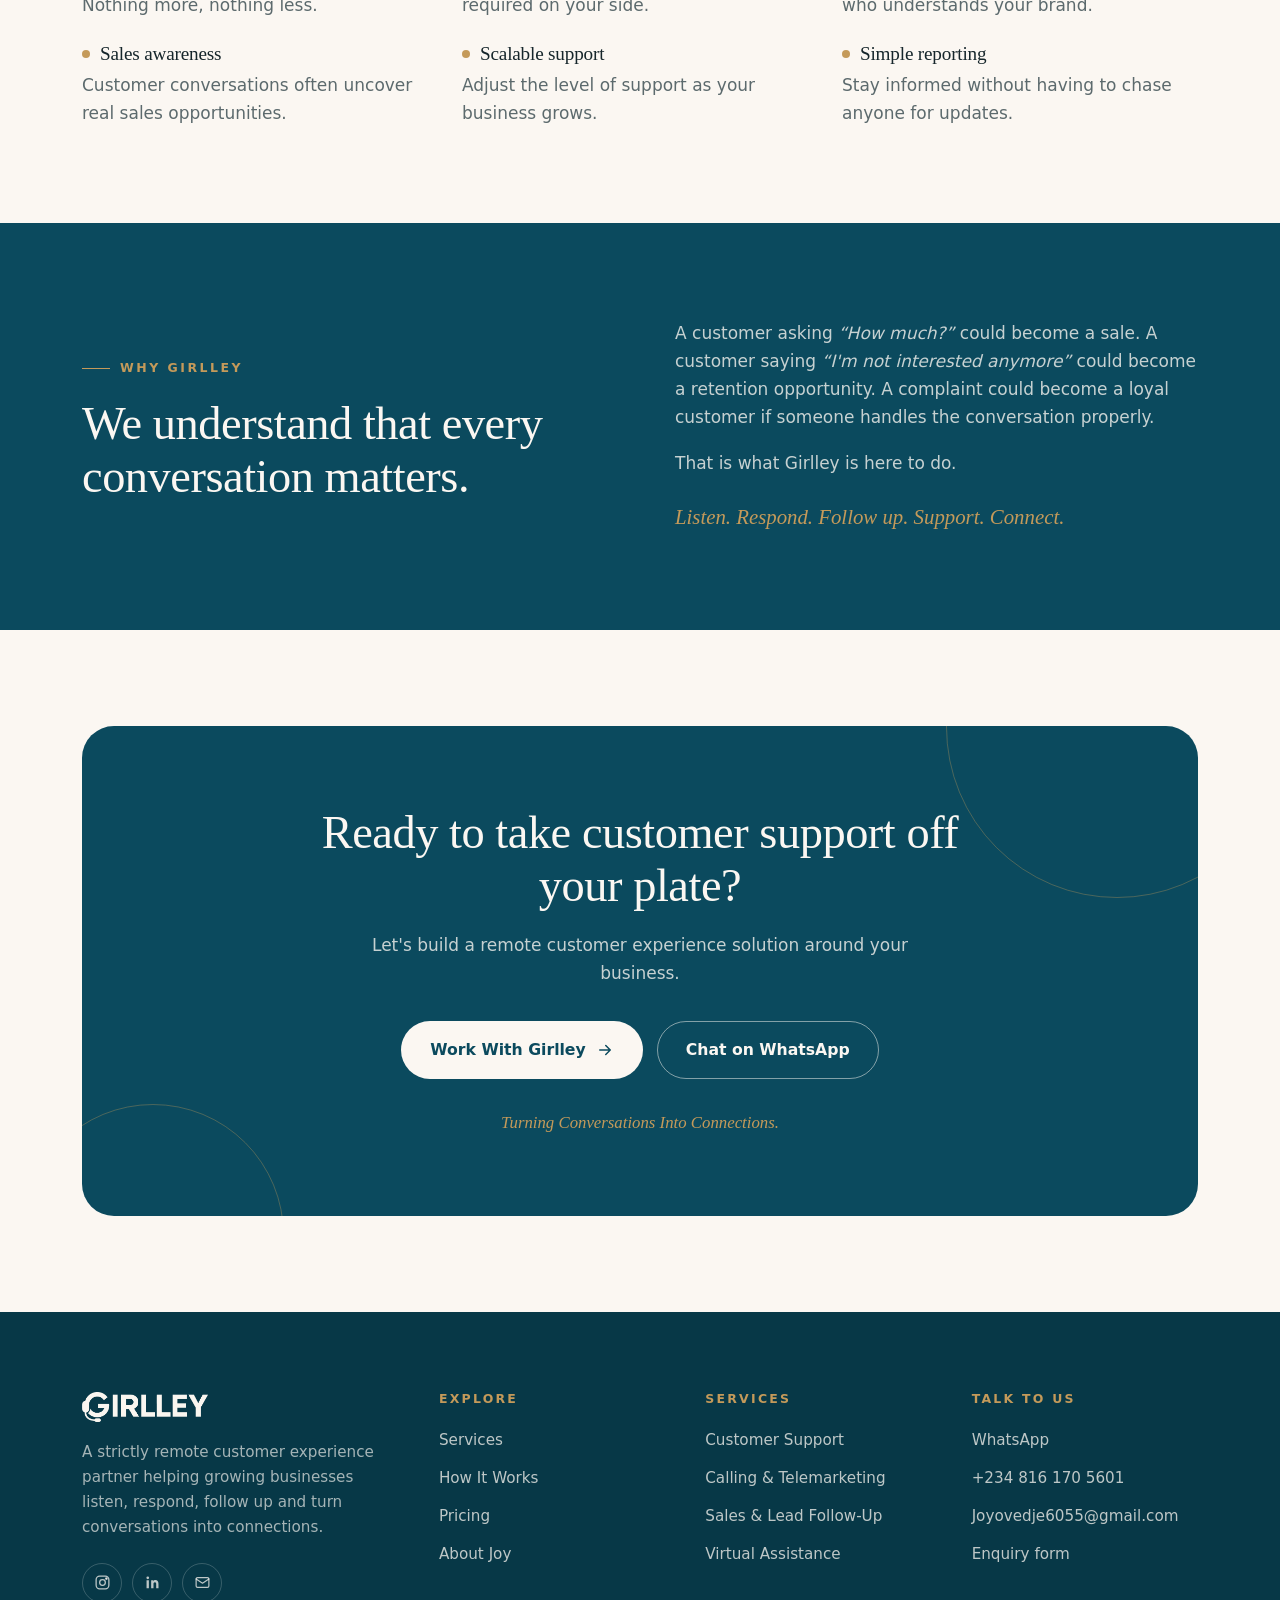
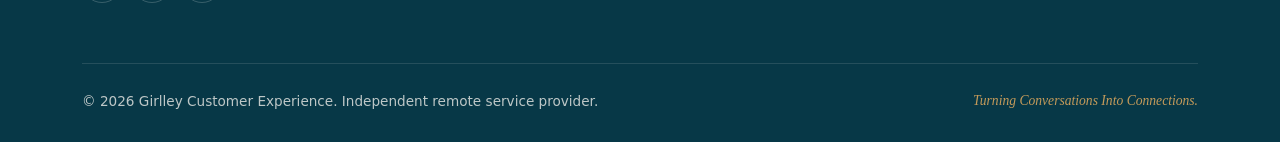
==== commit 52a79153: "Add files via upload" ====
--- a/index.html
+++ b/index.html
@@ -3,11 +3,11 @@
 <head>
 <meta charset="utf-8">
 <meta name="viewport" content="width=device-width, initial-scale=1">
-<title>Girlley CX — Remote Customer Experience Partner</title>
-<meta name="description" content="Girlley Customer Experience helps growing businesses manage customer conversations, WhatsApp support, calls, lead follow-up, telemarketing and virtual assistance — remotely.">
+<title>Girlley CX | Remote Customer Experience Partner</title>
+<meta name="description" content="Girlley Customer Experience helps growing businesses manage customer conversations, WhatsApp support, calls, lead follow-up, telemarketing and virtual assistance, remotely.">
 <meta name="theme-color" content="#0B4A5E">
-<meta property="og:title" content="Girlley CX — Remote Customer Experience Partner">
-<meta property="og:description" content="Girlley Customer Experience helps growing businesses manage customer conversations, WhatsApp support, calls, lead follow-up, telemarketing and virtual assistance — remotely.">
+<meta property="og:title" content="Girlley CX | Remote Customer Experience Partner">
+<meta property="og:description" content="Girlley Customer Experience helps growing businesses manage customer conversations, WhatsApp support, calls, lead follow-up, telemarketing and virtual assistance, remotely.">
 <meta property="og:type" content="website">
 <meta property="og:image" content="logo.png">
 <link rel="icon" type="image/png" href="favicon.png">
@@ -34,7 +34,7 @@
   <div>
     <span class="eyebrow">Your Remote Customer Experience Partner</span>
     <h1>Your customers are talking. <em>Are you listening?</em></h1>
-    <p class="lead">We provide reliable remote customer experience, sales support, telemarketing and virtual assistance for businesses that need professional support — without the cost and commitment of building a full in-house team.</p>
+    <p class="lead">We provide reliable remote customer experience, sales support, telemarketing and virtual assistance for businesses that need professional support, without the cost and commitment of building a full in-house team.</p>
     <div class="btn-row"><a href="contact.html" class="btn btn-primary">Work With Us <svg viewBox="0 0 24 24" fill="none" stroke="currentColor" stroke-width="2" stroke-linecap="round" stroke-linejoin="round" aria-hidden="true"><path d="M5 12h14M13 6l6 6-6 6"/></svg></a><a href="services.html" class="btn btn-outline">View Our Services</a></div>
     <div class="service-strip"><span>Customer Support</span><span>WhatsApp Management</span><span>Calls</span><span>Lead Follow-Up</span><span>Telemarketing</span><span>Appointment Setting</span><span>Sales Support</span><span>Virtual Assistance</span></div>
   </div>
@@ -42,7 +42,7 @@
     <div class="chat-card" aria-hidden="true">
       <div class="chat-head"><div class="chat-avatar">G</div><div><strong>Your Brand · Support</strong><small>Online now</small></div></div>
       <div class="bubble in">Hi, how much is the large set? 🙂<small>9:41</small></div>
-      <div class="bubble out">Hi Amaka! It's ₦45,000 and in stock — want me to reserve one for you today?<small>9:42</small></div>
+      <div class="bubble out">Hi Amaka! It's ₦45,000 and in stock. Want me to reserve one for you today?<small>9:42</small></div>
       <div class="bubble in">Yes please, can it deliver by Friday?<small>9:43</small></div>
       <div class="bubble out">Absolutely. I'll send your order summary now ✨<small>9:43</small></div>
     </div>
@@ -56,8 +56,8 @@
     <h2>Every missed message is a customer who <em class="accent">almost stayed.</em></h2>
   </div>
   <div class="pf reveal">
-    <div class="pf-card"><span class="tag">The Problem</span><h3>Slow replies cost sales</h3><p>Growing brands lose customers not from bad products, but from messages that sit unanswered for hours — or get missed entirely.</p></div>
-    <div class="pf-card"><span class="tag">The Fix</span><h3>Support that sounds like you</h3><p>We learn your brand voice and handle conversations with the warmth and polish of your best in-house rep — you approve tone and scripts upfront.</p></div>
+    <div class="pf-card"><span class="tag">The Problem</span><h3>Slow replies cost sales</h3><p>Growing brands lose customers not from bad products, but from messages that sit unanswered for hours, or get missed entirely.</p></div>
+    <div class="pf-card"><span class="tag">The Fix</span><h3>Support that sounds like you</h3><p>We learn your brand voice and handle conversations with the warmth and polish of your best in-house rep. You approve tone and scripts upfront.</p></div>
   </div>
 </div></section>
 
@@ -76,7 +76,7 @@
 <section class="bg-blush"><div class="container">
   <div class="section-head center reveal"><span class="eyebrow">What we do</span><h2>Support for every customer conversation</h2><p class="lead">Remote, flexible and structured around an agreed scope of work.</p></div>
   <div class="grid grid-4">
-  <a href="services.html#support" class="card reveal"><div class="icon"><svg viewBox="0 0 24 24" fill="none" stroke="currentColor" stroke-width="1.7" stroke-linecap="round" stroke-linejoin="round" aria-hidden="true"><path d="M4 14v-3a8 8 0 0 1 16 0v3"/><rect x="2.5" y="13" width="4" height="6" rx="1.5"/><rect x="17.5" y="13" width="4" height="6" rx="1.5"/><path d="M19.5 19v.5a2.5 2.5 0 0 1-2.5 2.5h-4"/></svg></div><h3>Remote Customer Support</h3><p>We act as an extension of your business and handle customer interactions across your agreed communication channels.</p></a><a href="services.html#calling" class="card reveal"><div class="icon"><svg viewBox="0 0 24 24" fill="none" stroke="currentColor" stroke-width="1.7" stroke-linecap="round" stroke-linejoin="round" aria-hidden="true"><path d="M22 16.9v3a2 2 0 0 1-2.2 2 19.8 19.8 0 0 1-8.6-3.1 19.5 19.5 0 0 1-6-6A19.8 19.8 0 0 1 2.1 4.2 2 2 0 0 1 4.1 2h3a2 2 0 0 1 2 1.7c.1.9.4 1.8.7 2.7a2 2 0 0 1-.5 2.1L8 9.8a16 16 0 0 0 6 6l1.3-1.3a2 2 0 0 1 2.1-.4c.9.3 1.8.6 2.7.7a2 2 0 0 1 1.7 2z"/></svg></div><h3>Remote Calling &amp; Telemarketing</h3><p>Need someone to actually pick up the phone and talk to people? We support outbound calling campaigns end to end.</p></a><a href="services.html#sales" class="card reveal"><div class="icon"><svg viewBox="0 0 24 24" fill="none" stroke="currentColor" stroke-width="1.7" stroke-linecap="round" stroke-linejoin="round" aria-hidden="true"><path d="M3 17l6-6 4 4 8-8"/><path d="M14 7h7v7"/></svg></div><h3>Sales &amp; Lead Follow-Up</h3><p>We follow up with interested customers, abandoned enquiries and warm leads — and help move them closer to a purchase.</p></a><a href="services.html#va" class="card reveal"><div class="icon"><svg viewBox="0 0 24 24" fill="none" stroke="currentColor" stroke-width="1.7" stroke-linecap="round" stroke-linejoin="round" aria-hidden="true"><rect x="5" y="4" width="14" height="17" rx="2"/><path d="M9 4V3h6v1"/><path d="M9 11h6M9 15h4"/></svg></div><h3>Virtual Assistance</h3><p>Remote administrative support that keeps the back office tidy while you focus on running the business.</p></a>
+  <a href="services.html#support" class="card reveal"><div class="icon"><svg viewBox="0 0 24 24" fill="none" stroke="currentColor" stroke-width="1.7" stroke-linecap="round" stroke-linejoin="round" aria-hidden="true"><path d="M4 14v-3a8 8 0 0 1 16 0v3"/><rect x="2.5" y="13" width="4" height="6" rx="1.5"/><rect x="17.5" y="13" width="4" height="6" rx="1.5"/><path d="M19.5 19v.5a2.5 2.5 0 0 1-2.5 2.5h-4"/></svg></div><h3>Remote Customer Support</h3><p>We act as an extension of your business and handle customer interactions across your agreed communication channels.</p></a><a href="services.html#calling" class="card reveal"><div class="icon"><svg viewBox="0 0 24 24" fill="none" stroke="currentColor" stroke-width="1.7" stroke-linecap="round" stroke-linejoin="round" aria-hidden="true"><path d="M22 16.9v3a2 2 0 0 1-2.2 2 19.8 19.8 0 0 1-8.6-3.1 19.5 19.5 0 0 1-6-6A19.8 19.8 0 0 1 2.1 4.2 2 2 0 0 1 4.1 2h3a2 2 0 0 1 2 1.7c.1.9.4 1.8.7 2.7a2 2 0 0 1-.5 2.1L8 9.8a16 16 0 0 0 6 6l1.3-1.3a2 2 0 0 1 2.1-.4c.9.3 1.8.6 2.7.7a2 2 0 0 1 1.7 2z"/></svg></div><h3>Remote Calling &amp; Telemarketing</h3><p>Need someone to actually pick up the phone and talk to people? We support outbound calling campaigns end to end.</p></a><a href="services.html#sales" class="card reveal"><div class="icon"><svg viewBox="0 0 24 24" fill="none" stroke="currentColor" stroke-width="1.7" stroke-linecap="round" stroke-linejoin="round" aria-hidden="true"><path d="M3 17l6-6 4 4 8-8"/><path d="M14 7h7v7"/></svg></div><h3>Sales &amp; Lead Follow-Up</h3><p>We follow up with interested customers, abandoned enquiries and warm leads, and help move them closer to a purchase.</p></a><a href="services.html#va" class="card reveal"><div class="icon"><svg viewBox="0 0 24 24" fill="none" stroke="currentColor" stroke-width="1.7" stroke-linecap="round" stroke-linejoin="round" aria-hidden="true"><rect x="5" y="4" width="14" height="17" rx="2"/><path d="M9 4V3h6v1"/><path d="M9 11h6M9 15h4"/></svg></div><h3>Virtual Assistance</h3><p>Remote administrative support that keeps the back office tidy while you focus on running the business.</p></a>
   </div>
   <div class="center" style="margin-top:40px"><a href="services.html" class="btn btn-outline">Explore all services <svg viewBox="0 0 24 24" fill="none" stroke="currentColor" stroke-width="2" stroke-linecap="round" stroke-linejoin="round" aria-hidden="true"><path d="M5 12h14M13 6l6 6-6 6"/></svg></a></div>
 </div></section>
@@ -97,7 +97,7 @@
 <section><div class="container">
   <div class="section-head reveal"><span class="eyebrow">Why outsource customer experience?</span><h2>You don't always need another employee. Sometimes you need the right support.</h2></div>
   <div class="grid grid-3">
-  <div class="benefit reveal"><h3>Flexibility</h3><p>Choose the support you actually need — nothing more, nothing less.</p></div><div class="benefit reveal"><h3>Remote delivery</h3><p>No office space, equipment or desk required on your side.</p></div><div class="benefit reveal"><h3>Professional representation</h3><p>Your customers interact with someone who understands your brand.</p></div><div class="benefit reveal"><h3>Sales awareness</h3><p>Customer conversations often uncover real sales opportunities.</p></div><div class="benefit reveal"><h3>Scalable support</h3><p>Adjust the level of support as your business grows.</p></div><div class="benefit reveal"><h3>Simple reporting</h3><p>Stay informed without having to chase anyone for updates.</p></div>
+  <div class="benefit reveal"><h3>Flexibility</h3><p>Choose the support you actually need. Nothing more, nothing less.</p></div><div class="benefit reveal"><h3>Remote delivery</h3><p>No office space, equipment or desk required on your side.</p></div><div class="benefit reveal"><h3>Professional representation</h3><p>Your customers interact with someone who understands your brand.</p></div><div class="benefit reveal"><h3>Sales awareness</h3><p>Customer conversations often uncover real sales opportunities.</p></div><div class="benefit reveal"><h3>Scalable support</h3><p>Adjust the level of support as your business grows.</p></div><div class="benefit reveal"><h3>Simple reporting</h3><p>Stay informed without having to chase anyone for updates.</p></div>
   </div>
 </div></section>
 
@@ -107,7 +107,7 @@
     <h2>We understand that every conversation matters.</h2>
   </div>
   <div class="reveal">
-    <p>A customer asking <em>“How much?”</em> could become a sale. A customer saying <em>“I'm not interested anymore”</em> could become a retention opportunity. A complaint could become a loyal customer — if someone handles the conversation properly.</p>
+    <p>A customer asking <em>“How much?”</em> could become a sale. A customer saying <em>“I'm not interested anymore”</em> could become a retention opportunity. A complaint could become a loyal customer if someone handles the conversation properly.</p>
     <p style="margin-top:18px">That is what Girlley is here to do.</p>
     <p style="margin-top:22px;font-family:var(--serif);font-size:1.3rem;color:var(--gold);font-style:italic">Listen. Respond. Follow up. Support. Connect.</p>
   </div>
--- a/styles.css
+++ b/styles.css
@@ -1,4 +1,4 @@
-/* Girlley CX — Turning Conversations Into Connections */
+/* Girlley CX: Turning Conversations Into Connections */
 :root{
   --cream:#FBF7F2;
   --cream-2:#F5EEE6;
